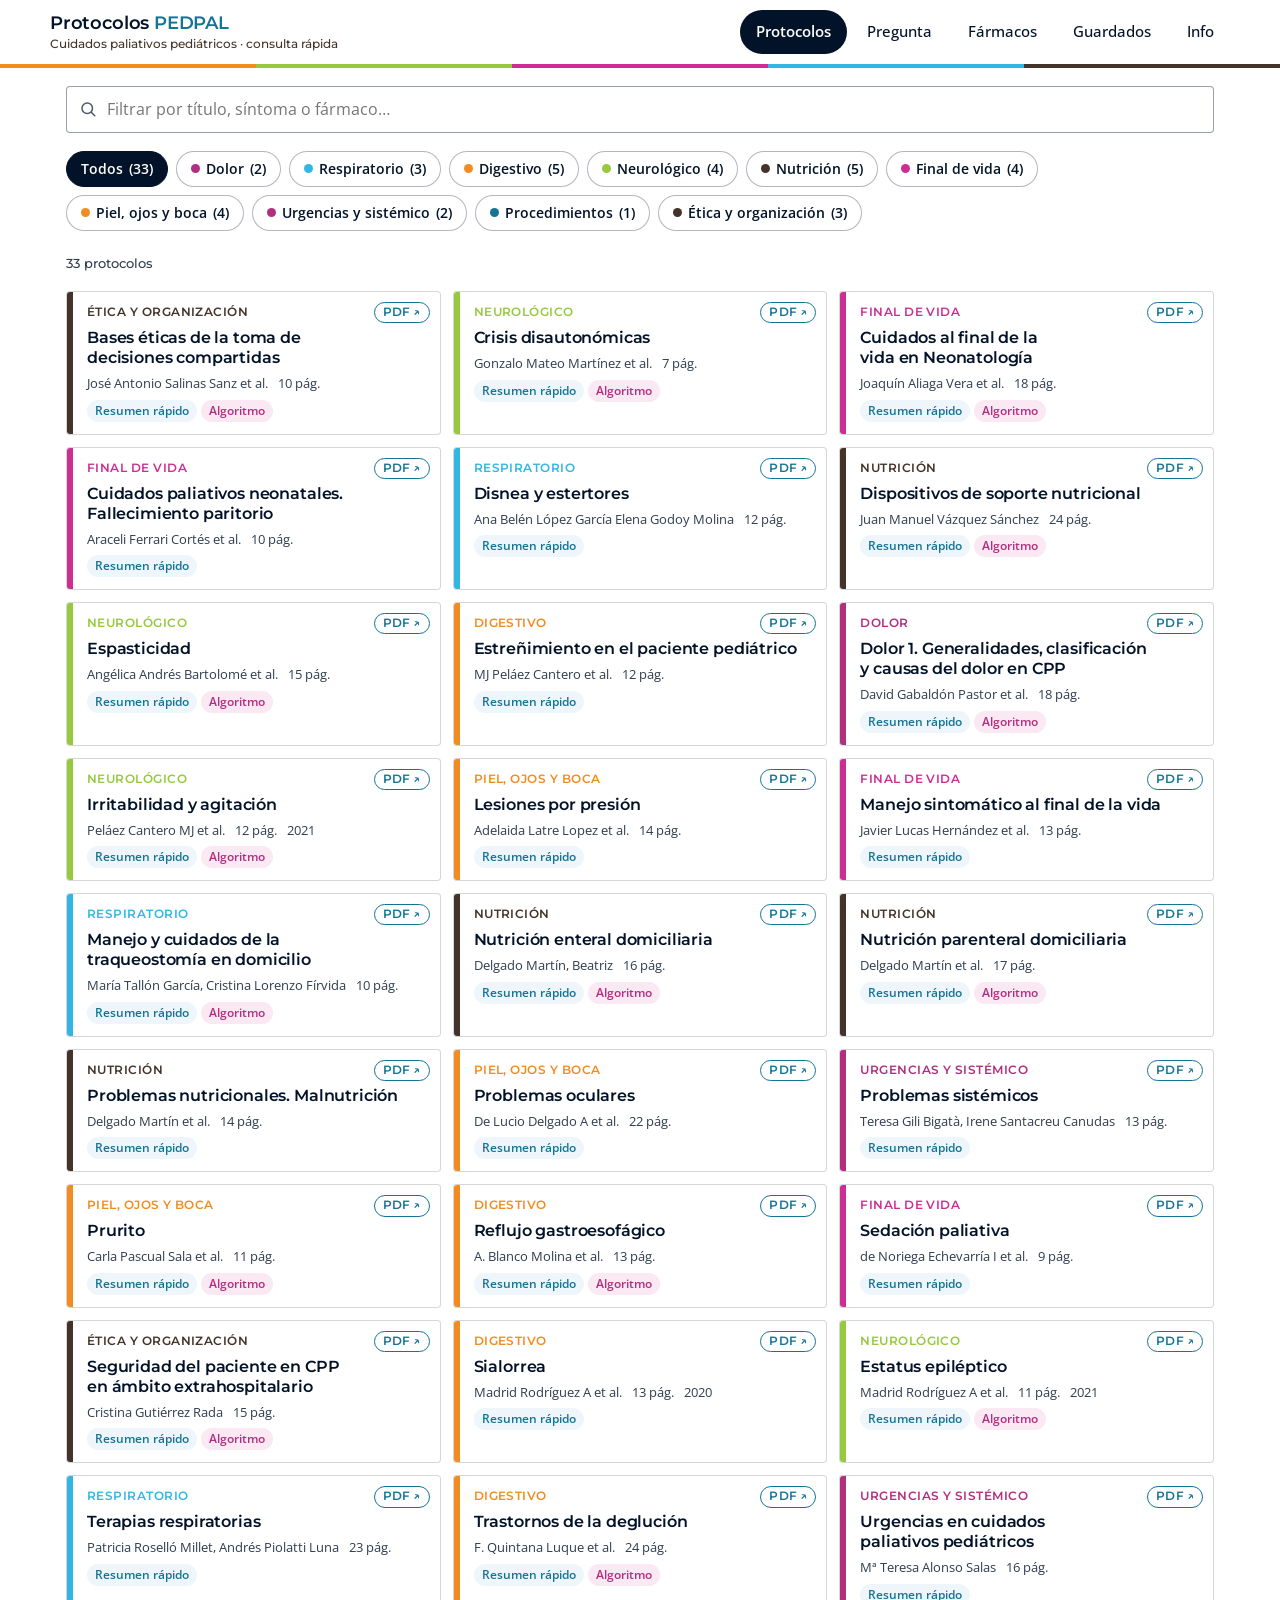
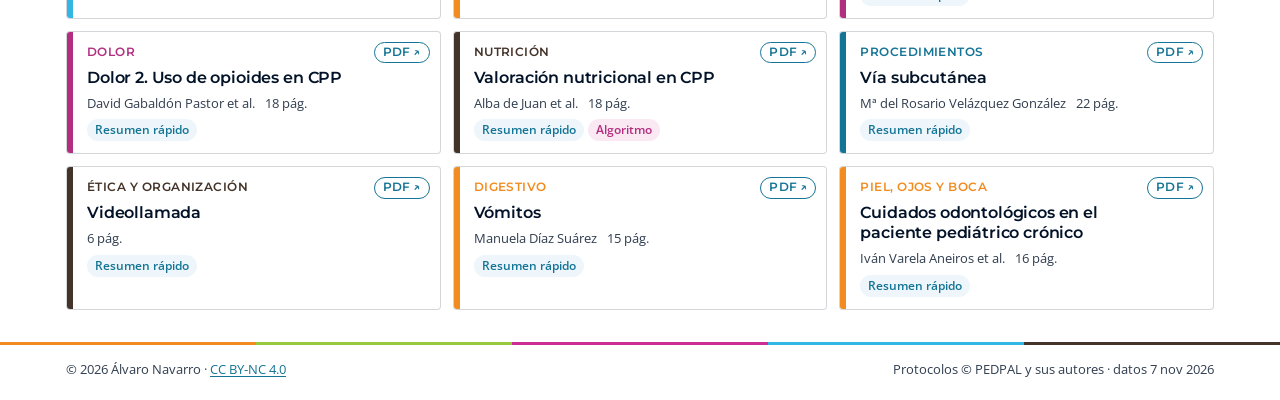
==== docs/index.html @ 99224718 "Rediseño completo: PWA PEDPAL con tarjetas, buscador local y pipeline auto-actualizable App nueva en" ====
<!doctype html>
<html lang="es">
<head>
<meta charset="utf-8">
<meta name="viewport" content="width=device-width, initial-scale=1, viewport-fit=cover">
<title>Protocolos PEDPAL</title>
<meta name="theme-color" content="#ffffff">
<meta name="color-scheme" content="light">
<meta name="description" content="Protocolos clínicos de la Sociedad Española de Cuidados Paliativos Pediátricos (PEDPAL) en formato tarjeta: buscador, fármacos y consulta sin conexión.">
<meta name="author" content="Álvaro Navarro Mingorance">
<meta name="referrer" content="no-referrer">
<meta name="apple-mobile-web-app-capable" content="yes">
<meta name="mobile-web-app-capable" content="yes">
<meta name="apple-mobile-web-app-status-bar-style" content="default">
<meta name="apple-mobile-web-app-title" content="Protocolos PEDPAL">
<meta name="application-name" content="Protocolos PEDPAL">
<link rel="manifest" href="./manifest.webmanifest">
<link rel="icon" href="./icon.svg" type="image/svg+xml">
<link rel="apple-touch-icon" href="./apple-touch-icon.png">
<link rel="preconnect" href="https://fonts.googleapis.com">
<link rel="preconnect" href="https://fonts.gstatic.com" crossorigin>
<link rel="stylesheet" href="./pedpal.css">
<link rel="stylesheet" href="./app.css">
</head>
<body>

<header class="top">
  <div class="wrap bar">
    <a class="brand" href="#protocolos" data-nav="protocolos" aria-label="Inicio Protocolos PEDPAL">
      <h1>Protocolos <span>PEDPAL</span></h1>
      <p>Cuidados paliativos pediátricos · consulta rápida</p>
    </a>
    <nav class="top-tabs" aria-label="Secciones">
      <ul role="tablist">
        <li><button role="tab" id="t-protocolos" aria-controls="protocolos" aria-selected="true">Protocolos</button></li>
        <li><button role="tab" id="t-pregunta" aria-controls="pregunta" aria-selected="false">Pregunta</button></li>
        <li><button role="tab" id="t-farmacos" aria-controls="farmacos" aria-selected="false">Fármacos</button></li>
        <li><button role="tab" id="t-guardados" aria-controls="guardados" aria-selected="false">Guardados</button></li>
        <li><button role="tab" id="t-info" aria-controls="info" aria-selected="false">Info</button></li>
      </ul>
    </nav>
  </div>
  <div class="franja" aria-hidden="true"><i></i><i></i><i></i><i></i><i></i></div>
</header>

<main class="wrap" id="main">

<!-- ================= PROTOCOLOS ================= -->
<section class="panel" id="protocolos" role="tabpanel" aria-labelledby="t-protocolos">
  <div class="searchbar">
    <label class="sr-only" for="q-protocolos">Filtrar protocolos</label>
    <input type="search" id="q-protocolos" placeholder="Filtrar por título, síntoma o fármaco…" autocomplete="off" enterkeyhint="search">
    <button type="button" class="clear" id="q-protocolos-clear" aria-label="Borrar filtro" hidden>&times;</button>
  </div>
  <div class="chips" id="area-chips" role="group" aria-label="Áreas clínicas"></div>
  <div id="novedades" hidden></div>
  <div class="count" id="protocolos-count" aria-live="polite"></div>
  <div class="cards" id="protocolos-grid"></div>
  <p class="empty" id="protocolos-empty" hidden>Ningún protocolo coincide. Prueba en <a href="#pregunta" data-nav="pregunta">Pregunta</a>, que busca dentro del texto completo.</p>
</section>

<!-- ================= PREGUNTA ================= -->
<section class="panel" id="pregunta" role="tabpanel" aria-labelledby="t-pregunta" hidden>
  <div class="lede">
    <h2>Pregunta a los protocolos</h2>
    <p>Busca dentro del texto completo de los protocolos PEDPAL. Todo ocurre en tu dispositivo: funciona sin conexión y no envía nada a ningún servidor.</p>
  </div>
  <form class="searchbar big" id="q-form" role="search">
    <label class="sr-only" for="q-pregunta">Pregunta</label>
    <input type="search" id="q-pregunta" placeholder="p. ej. dosis de glicopirrolato en sialorrea" autocomplete="off" enterkeyhint="search">
    <button type="submit" class="btn btn-primary" aria-label="Buscar">Buscar</button>
  </form>
  <div class="chips examples" id="q-examples" aria-label="Ejemplos">
    <button type="button" data-q="dosis de midazolam en estatus epiléptico">midazolam en estatus</button>
    <button type="button" data-q="rescate morfina dolor irruptivo">rescate de morfina</button>
    <button type="button" data-q="estertores final de vida hioscina">estertores</button>
    <button type="button" data-q="parche de escopolamina sialorrea">parche escopolamina</button>
    <button type="button" data-q="laxantes estreñimiento por opioides">estreñimiento por opioides</button>
    <button type="button" data-q="sedación paliativa fármacos de elección">sedación paliativa</button>
  </div>
  <div id="q-status" class="count" aria-live="polite"></div>
  <div id="q-ai" hidden></div>
  <div id="q-results" class="results"></div>
  <details class="box flat ai-settings" id="ai-settings">
    <summary>Respuesta redactada con IA (opcional, con tu propia clave)</summary>
    <p class="small">Si tienes una clave de API de Anthropic puedes pedir que Claude redacte una respuesta <strong>solo a partir de los pasajes recuperados</strong>, citándolos. La clave se guarda únicamente en este dispositivo y las peticiones van directas de tu navegador a Anthropic; PEDPAL no tiene coste ni acceso. Sin clave, la búsqueda funciona igual.</p>
    <div class="row">
      <div class="field"><label for="ai-key">Clave API (sk-ant-…)</label><input type="password" id="ai-key" autocomplete="off" placeholder="sk-ant-api03-…"></div>
      <div class="field"><label for="ai-model">Modelo</label>
        <select id="ai-model">
          <option value="claude-haiku-5-5">Haiku 5.5 (rápido, económico)</option>
          <option value="claude-sonnet-5-5">Sonnet 5.5</option>
          <option value="claude-opus-5-5">Opus 5.5</option>
        </select></div>
    </div>
    <div class="actions"><button type="button" class="btn btn-outline" id="ai-save">Guardar en este dispositivo</button><button type="button" class="btn btn-outline" id="ai-forget">Olvidar clave</button></div>
  </details>
</section>

<!-- ================= FÁRMACOS ================= -->
<section class="panel" id="farmacos" role="tabpanel" aria-labelledby="t-farmacos" hidden>
  <div class="lede">
    <h2>Fármacos en los protocolos</h2>
    <p>Índice automático: cada fármaco con los pasajes de los protocolos donde aparece (dosis resaltadas). No es un vademécum: verifica siempre en el PDF original.</p>
  </div>
  <div class="searchbar">
    <label class="sr-only" for="q-farmacos">Buscar fármaco</label>
    <input type="search" id="q-farmacos" placeholder="Buscar fármaco (morfina, hioscina, macrogol…)" autocomplete="off">
  </div>
  <div class="count" id="farmacos-count" aria-live="polite"></div>
  <ul class="druglist" id="farmacos-list"></ul>
</section>

<!-- ================= GUARDADOS ================= -->
<section class="panel" id="guardados" role="tabpanel" aria-labelledby="t-guardados" hidden>
  <div class="lede">
    <h2>Guardados y recientes</h2>
    <p>Tus protocolos marcados con <span class="ic-inline" aria-hidden="true">★</span> y los últimos consultados. Se guardan solo en este dispositivo.</p>
  </div>
  <h3 class="h-sub">Guardados</h3>
  <div class="cards" id="fav-grid"></div>
  <p class="empty" id="fav-empty">Aún no has guardado ningún protocolo. Abre uno y pulsa «Guardar».</p>
  <h3 class="h-sub">Recientes</h3>
  <div class="cards" id="recent-grid"></div>
  <p class="empty" id="recent-empty">Aquí aparecerán los últimos protocolos que consultes.</p>
</section>

<!-- ================= INFO ================= -->
<section class="panel" id="info" role="tabpanel" aria-labelledby="t-info" hidden>
  <div class="lede">
    <h2>Acerca de esta app</h2>
    <p>Protocolos clínicos publicados por la <a href="https://pedpal.es/protocolos/" target="_blank" rel="noopener">Sociedad Española de Cuidados Paliativos Pediátricos (PEDPAL)</a>, convertidos automáticamente a tarjetas para consulta rápida en el móvil.</p>
  </div>
  <div class="box">
    <h3>Datos</h3>
    <dl class="kv" id="info-datos"></dl>
    <div class="actions">
      <button type="button" class="btn btn-outline" id="btn-check-update">Comprobar actualizaciones</button>
      <a class="btn btn-outline" href="https://pedpal.es/protocolos/" target="_blank" rel="noopener">Ver en pedpal.es</a>
    </div>
    <p class="small">La app se sincroniza cada semana con pedpal.es: los protocolos nuevos o modificados aparecen automáticamente con la etiqueta «Nuevo» o «Actualizado».</p>
  </div>
  <div class="box">
    <h3>Instalar en el móvil</h3>
    <ul class="plain">
      <li><strong>Android (Chrome):</strong> menú ⋮ → «Instalar app» o «Añadir a la pantalla de inicio».</li>
      <li><strong>iPhone / iPad (Safari):</strong> botón Compartir → «Añadir a pantalla de inicio».</li>
    </ul>
    <p class="small">Tras la primera carga, los protocolos quedan guardados y se pueden consultar sin conexión.</p>
  </div>
  <div class="box">
    <h3>Cómo se genera el contenido</h3>
    <ul class="plain">
      <li><strong>Texto, tablas y figuras:</strong> extraídos automáticamente de los PDF oficiales. La estructura puede tener imperfecciones; el PDF original siempre prevalece.</li>
      <li><strong>Resumen rápido y fármacos clave:</strong> borrador extractivo generado con IA a partir del texto del propio protocolo, con página de referencia. Pendiente de revisión por PEDPAL: úsalo como índice, no como fuente.</li>
      <li><strong>Algoritmos resumidos:</strong> elaboración propia (A. Navarro, 2025) a partir de los protocolos.</li>
      <li><strong>Búsqueda:</strong> índice local (BM25 con sinónimos clínicos). No usa servidores externos.</li>
    </ul>
  </div>
  <div class="box flat">
    <h3>Aviso</h3>
    <p class="small">Herramienta de apoyo para profesionales. No sustituye el juicio clínico ni la prescripción individualizada. Las dosis deben comprobarse en el protocolo original y en la ficha técnica. Los protocolos son propiedad intelectual de PEDPAL y de sus autores.</p>
  </div>
  <div class="box">
    <h3>Créditos y licencia</h3>
    <p class="small">Desarrollo: Álvaro Navarro Mingorance. Código y textos propios de la app bajo <a href="https://creativecommons.org/licenses/by-nc/4.0/deed.es" target="_blank" rel="noopener">CC BY-NC 4.0</a>. Código fuente y pipeline de actualización en <a id="repo-link" href="https://github.com/anavarromingo-cmyk" target="_blank" rel="noopener">GitHub</a>.</p>
    <div class="actions"><button type="button" class="btn btn-outline" id="btn-reset">Borrar datos locales (guardados, recientes, clave)</button></div>
  </div>
</section>

</main>

<div class="franja fina" aria-hidden="true"><i></i><i></i><i></i><i></i><i></i></div>
<footer class="foot">
  <div class="wrap">
    <span>© 2026 Álvaro Navarro · <a href="https://creativecommons.org/licenses/by-nc/4.0/deed.es" target="_blank" rel="noopener">CC BY-NC 4.0</a></span>
    <span>Protocolos © PEDPAL y sus autores · <span id="foot-version"></span></span>
  </div>
</footer>

<div class="bottom-pad" aria-hidden="true"></div>

<!-- Nav inferior fija (móvil/tablet) — iconos Lucide inline -->
<nav class="bottom-nav" aria-label="Secciones">
  <ul role="tablist">
    <li><button role="tab" data-nav="protocolos" aria-controls="protocolos" aria-selected="true">
      <span class="pill-ic"><svg viewBox="0 0 24 24" fill="none" stroke="currentColor" stroke-width="2" stroke-linecap="round" stroke-linejoin="round" aria-hidden="true"><path d="M2 3 h6 a4 4 0 0 1 4 4 v14 a3 3 0 0 0 -3 -3 H2Z"/><path d="M22 3 h-6 a4 4 0 0 0 -4 4 v14 a3 3 0 0 1 3 -3 h7Z"/></svg></span>
      Protocolos
    </button></li>
    <li><button role="tab" data-nav="pregunta" aria-controls="pregunta" aria-selected="false">
      <span class="pill-ic"><svg viewBox="0 0 24 24" fill="none" stroke="currentColor" stroke-width="2" stroke-linecap="round" stroke-linejoin="round" aria-hidden="true"><circle cx="11" cy="11" r="7"/><line x1="21" y1="21" x2="16.65" y2="16.65"/></svg></span>
      Pregunta
    </button></li>
    <li><button role="tab" data-nav="farmacos" aria-controls="farmacos" aria-selected="false">
      <span class="pill-ic"><svg viewBox="0 0 24 24" fill="none" stroke="currentColor" stroke-width="2" stroke-linecap="round" stroke-linejoin="round" aria-hidden="true"><path d="M10.5 20.5 L20.5 10.5 a4.95 4.95 0 0 0 -7 -7 L3.5 13.5 a4.95 4.95 0 0 0 7 7Z"/><line x1="8.12" y1="8.12" x2="15.88" y2="15.88"/></svg></span>
      Fármacos
    </button></li>
    <li><button role="tab" data-nav="guardados" aria-controls="guardados" aria-selected="false">
      <span class="pill-ic"><svg viewBox="0 0 24 24" fill="none" stroke="currentColor" stroke-width="2" stroke-linecap="round" stroke-linejoin="round" aria-hidden="true"><path d="M19 21 l-7 -5 l-7 5 V5 a2 2 0 0 1 2 -2 h10 a2 2 0 0 1 2 2 Z"/></svg></span>
      Guardados
    </button></li>
    <li><button role="tab" data-nav="info" aria-controls="info" aria-selected="false">
      <span class="pill-ic"><svg viewBox="0 0 24 24" fill="none" stroke="currentColor" stroke-width="2" stroke-linecap="round" stroke-linejoin="round" aria-hidden="true"><circle cx="12" cy="12" r="10"/><line x1="12" y1="16" x2="12" y2="12"/><line x1="12" y1="8" x2="12.01" y2="8"/></svg></span>
      Info
    </button></li>
  </ul>
</nav>

<!-- ================= LECTOR DE PROTOCOLO (overlay) ================= -->
<div class="reader" id="reader" hidden role="dialog" aria-modal="true" aria-labelledby="reader-title">
  <div class="reader-top">
    <div class="wrap bar">
      <button type="button" class="iconbtn" id="reader-back" aria-label="Volver">
        <svg viewBox="0 0 24 24" fill="none" stroke="currentColor" stroke-width="2" stroke-linecap="round" stroke-linejoin="round" aria-hidden="true"><path d="M15 18 l-6 -6 l6 -6"/></svg>
      </button>
      <div class="reader-head">
        <h2 id="reader-title">…</h2>
        <p id="reader-sub"></p>
      </div>
      <button type="button" class="iconbtn" id="reader-fav" aria-label="Guardar" aria-pressed="false">
        <svg viewBox="0 0 24 24" fill="none" stroke="currentColor" stroke-width="2" stroke-linecap="round" stroke-linejoin="round" aria-hidden="true"><path d="M19 21 l-7 -5 l-7 5 V5 a2 2 0 0 1 2 -2 h10 a2 2 0 0 1 2 2 Z"/></svg>
      </button>
      <a class="iconbtn" id="reader-pdf" href="#" target="_blank" rel="noopener" aria-label="Abrir PDF original">
        <svg viewBox="0 0 24 24" fill="none" stroke="currentColor" stroke-width="2" stroke-linecap="round" stroke-linejoin="round" aria-hidden="true"><path d="M14 2 H6 a2 2 0 0 0 -2 2 v16 a2 2 0 0 0 2 2 h12 a2 2 0 0 0 2 -2 V8 Z"/><polyline points="14 2 14 8 20 8"/><line x1="8" y1="13" x2="16" y2="13"/><line x1="8" y1="17" x2="14" y2="17"/></svg>
      </a>
    </div>
    <div class="franja" aria-hidden="true"><i></i><i></i><i></i><i></i><i></i></div>
    <div class="wrap reader-tools">
      <div class="seg mode" role="group" aria-label="Modo de lectura">
        <button type="button" data-mode="deck" aria-pressed="true">Tarjetas</button>
        <button type="button" data-mode="read" aria-pressed="false">Lectura</button>
      </div>
      <div class="chips toc" id="reader-toc" aria-label="Secciones del protocolo"></div>
    </div>
  </div>
  <div class="wrap reader-body" id="reader-body"></div>
  <div class="deck-nav" id="deck-nav" hidden>
    <button type="button" class="btn btn-outline" id="deck-prev" aria-label="Tarjeta anterior">‹</button>
    <span id="deck-pos">1 / 1</span>
    <button type="button" class="btn btn-outline" id="deck-next" aria-label="Tarjeta siguiente">›</button>
  </div>
</div>

<!-- Visor de figuras -->
<dialog id="lightbox" class="lightbox"><button type="button" class="iconbtn close" id="lightbox-close" aria-label="Cerrar">&times;</button><img id="lightbox-img" alt=""><a id="lightbox-open" href="#" target="_blank" rel="noopener">Abrir a tamaño completo</a></dialog>

<div class="toast" id="toast" role="status" aria-live="polite" hidden></div>

<script src="./search.js" defer></script>
<script src="./app.js" defer></script>
</body>
</html>
---- docs/pedpal.css ----
/* ====== Identidad PEDPAL — stylesheet completa ======
 * Montar como ÚNICA hoja de estilo en apps nuevas, o cargar DESPUÉS
 * de la hoja existente para hacer overrides en apps en reskin.
 * Paleta validada (sistema de diseño PEDPAL) + Montserrat + Open Sans.
 * Modo solo claro (no dark mode). No tocar la paleta.
 * -------------------------------------------------------------------- */

@import url("https://fonts.googleapis.com/css2?family=Montserrat:wght@500;600&family=Open+Sans:ital,wght@0,400;0,600;0,700;1,400&display=swap");

:root {
  /* Tokens PEDPAL */
  --pp-orange: #f28c20;
  --pp-green: #96c93e;
  --pp-fuchsia: #cd2e94;
  --pp-blue: #32b7e4;
  --pp-brown: #443329;
  --pp-fuchsia-deep: #b22f7f;
  --pp-blue-700: #147495;
  --pp-ink: #021228;
  --pp-ink-muted: #021228d1;
  --pp-surface: #ffffff;
  --pp-surface-alt: #f1f1f1;
  --pp-line: #0212282b;
  --pp-mark: #fde8d0;

  --pp-ok: #4b7a1c;         --pp-ok-soft: #eef6e2;
  --pp-warn: #9a5200;       --pp-warn-soft: #fdf0e1;
  --pp-crit: #b22f7f;       --pp-crit-soft: #fae8f3;

  --f-display: "Montserrat", "Helvetica Neue", Arial, sans-serif;
  --f-body:    "Open Sans",  "Segoe UI",       Arial, sans-serif;
  --f-mono:    "Open Sans",  "Segoe UI",       Arial, sans-serif;

  --r:      4px;
  --r-pill: 100px;
  --stripe: 4px;

  color-scheme: light;
}

/* Forzar claro incluso con preferencia oscura del sistema */
@media (prefers-color-scheme: dark) {
  :root { color-scheme: light; }
}

* { box-sizing: border-box; }
[hidden] { display: none !important; }
html { -webkit-text-size-adjust: 100%; text-size-adjust: 100%; }
body {
  background: var(--pp-surface); color: var(--pp-ink);
  font-family: var(--f-body); font-size: 16px; line-height: 1.55;
  margin: 0; -webkit-font-smoothing: antialiased;
}
.wrap { max-width: 1180px; margin: 0 auto; padding-inline: 16px; }
h1, h2, h3 {
  font-family: var(--f-display); font-weight: 600; margin: 0;
  line-height: 1.2; color: var(--pp-ink); text-wrap: balance;
  letter-spacing: -0.01em;
}
h1 { font-size: 1.65rem; }
h2 { font-size: 1.4rem; }
h3 { font-size: 1.08rem; font-weight: 500; }
p { margin: 0; }
a { color: var(--pp-blue-700); text-underline-offset: 2px; }
input, select, textarea, button { font: inherit; font-size: max(1rem, 16px); }
:focus-visible { outline: 2px solid var(--pp-ink); outline-offset: 2px; }

/* ---------- Franja multicolor PEDPAL ---------- */
.franja { display: flex; height: var(--stripe); width: 100%; }
.franja.fina { height: 3px; }
.franja i { flex: 1; display: block; }
.franja i:nth-child(1) { background: var(--pp-orange); }
.franja i:nth-child(2) { background: var(--pp-green); }
.franja i:nth-child(3) { background: var(--pp-fuchsia); }
.franja i:nth-child(4) { background: var(--pp-blue); }
.franja i:nth-child(5) { background: var(--pp-brown); }

/* ---------- Cabecera sticky ---------- */
header.top {
  position: sticky; top: 0; z-index: 30;
  background: var(--pp-surface);
  padding-top: env(safe-area-inset-top);
}
header.top .bar {
  display: flex; align-items: center; justify-content: space-between;
  gap: 16px; padding: 10px 0;
}
.brand { text-decoration: none; color: inherit; }
.brand h1 { font-size: 1.15rem; line-height: 1.2; margin: 0; }
.brand h1 span { color: var(--pp-blue-700); }
.brand p {
  font-family: var(--f-display); font-weight: 500;
  font-size: 0.78rem; line-height: 1.2; color: var(--pp-brown);
  margin-top: 2px;
}
.disclaimer {
  padding: 10px 0 12px;
  font-size: 0.84rem; color: var(--pp-ink-muted);
  max-width: 80ch;
}

/* ---------- Nav superior (desktop ≥1024) ---------- */
nav.top-tabs { display: none; }
@media (min-width: 1024px) {
  nav.top-tabs { display: block; }
  nav.top-tabs ul { list-style: none; display: flex; gap: 4px; margin: 0; padding: 0; }
  nav.top-tabs button {
    display: inline-flex; align-items: center; gap: 8px;
    min-height: 44px; padding: 0 16px;
    background: none; border: 0; border-radius: var(--r-pill);
    color: var(--pp-ink); cursor: pointer;
    font-family: var(--f-body); font-weight: 500; font-size: 0.95rem;
  }
  nav.top-tabs button:hover { background: var(--pp-surface-alt); }
  nav.top-tabs button[aria-selected="true"],
  nav.top-tabs button[aria-current="page"] {
    background: var(--pp-ink); color: #fff; font-weight: 600;
  }
  nav.top-tabs button[disabled] { opacity: 0.5; cursor: not-allowed; }
}

/* ---------- Nav inferior fija (móvil/tablet <1024) ---------- */
nav.bottom-nav {
  position: fixed; left: 0; right: 0; bottom: 0; z-index: 40;
  background: var(--pp-surface);
  border-top: 1px solid var(--pp-line);
  padding-bottom: max(0.5rem, env(safe-area-inset-bottom));
}
nav.bottom-nav ul {
  list-style: none; margin: 0 auto; padding: 0;
  max-width: 720px;
  display: grid; grid-template-columns: repeat(5, minmax(0, 1fr));
}
nav.bottom-nav button {
  width: 100%; min-height: 56px;
  display: flex; flex-direction: column; align-items: center; justify-content: center;
  gap: 2px;
  background: none; border: 0; cursor: pointer;
  color: var(--pp-ink-muted);
  font-size: 0.7rem; line-height: 1.1;
  padding: 4px 2px; text-align: center;
}
nav.bottom-nav button .pill-ic {
  display: flex; align-items: center; justify-content: center;
  width: 48px; height: 28px; border-radius: var(--r-pill); color: inherit;
}
nav.bottom-nav button svg { width: 20px; height: 20px; }
nav.bottom-nav button[aria-selected="true"],
nav.bottom-nav button[aria-current="page"] {
  color: var(--pp-ink); font-weight: 600;
}
nav.bottom-nav button[aria-selected="true"] .pill-ic,
nav.bottom-nav button[aria-current="page"] .pill-ic {
  background: var(--pp-ink); color: #fff;
}
nav.bottom-nav button[disabled] { opacity: 0.4; cursor: not-allowed; }
nav.bottom-nav button:focus-visible {
  outline: 2px solid var(--pp-ink); outline-offset: -2px; border-radius: 4px;
}
@media (min-width: 1024px) { nav.bottom-nav { display: none; } }

/* Espacio para que la nav inferior no tape contenido */
.bottom-pad { height: calc(72px + env(safe-area-inset-bottom)); }
@media (min-width: 1024px) { .bottom-pad { display: none; } }

/* ---------- Layout contenido ---------- */
main { padding-block: 18px 32px; }
section.panel { display: grid; gap: 18px; }
.lede { display: grid; gap: 6px; max-width: 80ch; }
.lede p { color: var(--pp-ink-muted); }
.grid2 {
  display: grid; grid-template-columns: minmax(0, 5fr) minmax(0, 7fr);
  gap: 18px; align-items: start;
}
.grid2.even { grid-template-columns: repeat(2, minmax(0, 1fr)); }
@media (max-width: 860px) { .grid2, .grid2.even { grid-template-columns: minmax(0, 1fr); } }
.stack { display: grid; gap: 12px; min-width: 0; }

/* Cards PEDPAL */
.box {
  background: var(--pp-surface); border: 1px solid var(--pp-line);
  border-radius: var(--r); padding: 18px; display: grid; gap: 14px; min-width: 0;
}
.box.flat { background: var(--pp-surface-alt); border-color: transparent; }

/* Formularios */
.field { display: grid; gap: 5px; }
.field label, .lbl {
  font-family: var(--f-display); font-size: 0.82rem; font-weight: 600;
  letter-spacing: 0.02em; color: var(--pp-ink);
}
.row {
  display: grid; grid-template-columns: repeat(auto-fit, minmax(140px, 1fr));
  gap: 12px;
}
input[type=number], input[type=search], input[type=text], select, textarea {
  color: var(--pp-ink); background: var(--pp-surface);
  border: 1px solid rgba(2, 18, 40, 0.4);
  border-radius: var(--r); padding: 10px 12px;
  width: 100%; min-width: 0; min-height: 44px;
}
input:focus, select:focus, textarea:focus { border-color: var(--pp-ink); }
textarea { min-height: 86px; resize: vertical; }
.unit { position: relative; }
.unit input { padding-right: 64px; }
.unit span {
  position: absolute; right: 12px; top: 50%; transform: translateY(-50%);
  font-size: 0.82rem; color: var(--pp-ink-muted); pointer-events: none;
  font-family: var(--f-mono);
}

/* Segmentados (pill) */
.seg { display: flex; flex-wrap: wrap; gap: 8px; }
.seg button {
  display: inline-flex; align-items: center; gap: 6px;
  min-height: 44px; padding: 8px 16px;
  background: var(--pp-surface); color: var(--pp-ink);
  border: 2px solid rgba(2, 18, 40, 0.4); border-radius: var(--r-pill);
  cursor: pointer; line-height: 1.1;
}
.seg button:hover { border-color: var(--pp-ink); }
.seg button[aria-pressed="true"] {
  background: var(--pp-ink); color: #fff; border-color: var(--pp-ink); font-weight: 600;
}

/* Botones generales */
.btn {
  display: inline-flex; align-items: center; justify-content: center; gap: 8px;
  min-height: 44px; padding: 8px 20px; border-radius: var(--r-pill);
  border: 2px solid transparent; cursor: pointer; text-decoration: none;
  font-family: var(--f-display); font-weight: 600;
}
.btn-primary { background: var(--pp-ink); color: #fff; border-color: var(--pp-ink); }
.btn-primary:hover { background: var(--pp-brown); border-color: var(--pp-brown); }
.btn-outline, .btn-secondary {
  background: var(--pp-surface); color: var(--pp-ink);
  border: 2px solid rgba(2, 18, 40, 0.4);
}
.btn-outline:hover, .btn-secondary:hover {
  background: var(--pp-surface-alt); border-color: var(--pp-ink);
}

/* Callouts */
.callout {
  border-radius: var(--r); padding: 10px 12px; font-size: 0.92rem;
  border-left: 4px solid var(--pp-line); background: var(--pp-surface-alt);
}
.callout.ok   { border-color: var(--pp-green);        background: var(--pp-ok-soft); }
.callout.warn { border-color: var(--pp-orange);       background: var(--pp-warn-soft); }
.callout.crit { border-color: var(--pp-fuchsia-deep); background: var(--pp-crit-soft); }

/* Pills de estado */
.pill {
  display: inline-flex; align-items: center; gap: 6px;
  font-size: 0.78rem; font-weight: 700; padding: 3px 9px;
  border-radius: 999px; white-space: nowrap;
}
.pill.ok   { background: var(--pp-ok-soft);   color: var(--pp-ok); }
.pill.warn { background: var(--pp-warn-soft); color: var(--pp-warn); }
.pill.crit { background: var(--pp-crit-soft); color: var(--pp-crit); }
.pill::before { content: ""; width: 7px; height: 7px; border-radius: 50%; background: currentColor; }

/* Tablas */
.tbl { overflow-x: auto; }
table { border-collapse: collapse; width: 100%; font-size: 0.92rem; }
th, td { text-align: left; padding: 8px 10px; border-bottom: 1px solid var(--pp-line); vertical-align: top; }
th { font-size: 0.78rem; text-transform: uppercase; letter-spacing: 0.04em; color: var(--pp-ink-muted); font-weight: 700; }
td.num { text-align: right; font-family: var(--f-mono); font-variant-numeric: tabular-nums; }

/* Resultados */
.result { border: 1px solid var(--pp-line); border-radius: var(--r); background: var(--pp-surface); overflow: hidden; }
.result header { padding: 12px 16px; background: var(--pp-surface-alt); border-bottom: 1px solid var(--pp-line); display: flex; flex-wrap: wrap; justify-content: space-between; gap: 6px 12px; align-items: baseline; }
.result header .tag { font-size: 0.78rem; color: var(--pp-ink-muted); }
.result .body { padding: 14px 16px; display: grid; gap: 12px; }

/* Mono para números grandes */
.big { display: flex; flex-wrap: wrap; gap: 10px 26px; }
.big div { display: grid; gap: 2px; }
.big b { font-family: var(--f-mono); font-size: 1.6rem; font-weight: 600; font-variant-numeric: tabular-nums; line-height: 1.1; }
.big b small { font-size: 0.9rem; color: var(--pp-ink-muted); font-weight: 400; margin-left: 3px; }
.big span { font-size: 0.8rem; color: var(--pp-ink-muted); }

dl.kv { display: grid; grid-template-columns: minmax(0, 1fr) auto; gap: 6px 16px; margin: 0; font-size: 0.95rem; }
dl.kv dt { color: var(--pp-ink-muted); }
dl.kv dd { margin: 0; font-family: var(--f-mono); text-align: right; font-variant-numeric: tabular-nums; overflow-wrap: anywhere; }

/* Footer */
footer.foot { padding-block: 14px 20px; font-size: 0.84rem; color: var(--pp-ink-muted); }
footer.foot .wrap { display: flex; flex-wrap: wrap; justify-content: space-between; gap: 8px; }

/* Móvil */
@media (max-width: 640px) {
  body { font-size: 15.5px; }
  header.top .bar { padding: 8px 0; }
  .brand h1 { font-size: 1.05rem; }
  .brand p { font-size: 0.75rem; }
  .disclaimer { font-size: 0.8rem; padding: 8px 0 10px; }
  main { padding-block: 14px 24px; }
  h2 { font-size: 1.2rem; }
  .box { padding: 14px; gap: 12px; }
  .row { grid-template-columns: repeat(2, minmax(0, 1fr)); gap: 10px; }
  .big b { font-size: 1.35rem; }
  dl.kv { grid-template-columns: minmax(0, 1fr) minmax(0, auto); font-size: 0.88rem; gap: 6px 10px; }
  table { font-size: 0.86rem; }
  th, td { padding: 7px 8px; }
}
@media (max-width: 360px) { .row { grid-template-columns: minmax(0, 1fr); } }
---- docs/app.css ----
/* ====== Protocolos PEDPAL — estilos propios de la app (sobre pedpal.css) ====== */
.sr-only { position: absolute; width: 1px; height: 1px; overflow: hidden; clip: rect(0 0 0 0); white-space: nowrap; }
.small { font-size: 0.86rem; color: var(--pp-ink-muted); }
.plain { margin: 0; padding-left: 18px; display: grid; gap: 6px; }
.actions { display: flex; flex-wrap: wrap; gap: 8px; }
.h-sub { margin-top: 6px; }
.count { font-size: 0.82rem; color: var(--pp-ink-muted); font-family: var(--f-display); font-weight: 500; min-height: 1.2em; }
.empty { color: var(--pp-ink-muted); padding: 12px 0; }
mark { background: var(--pp-mark); color: inherit; padding: 0 2px; border-radius: 2px; }
mark.dose { background: #e3f4fb; font-weight: 600; }

/* Colores de área (tokens → --ac) */
.area-orange       { --ac: var(--pp-orange); }
.area-green        { --ac: var(--pp-green); }
.area-fuchsia      { --ac: var(--pp-fuchsia); }
.area-blue         { --ac: var(--pp-blue); }
.area-brown        { --ac: var(--pp-brown); }
.area-fuchsia-deep { --ac: var(--pp-fuchsia-deep); }
.area-blue-700     { --ac: var(--pp-blue-700); }
.area-ink          { --ac: var(--pp-ink); }

/* ---------- Barra de búsqueda ---------- */
.searchbar { position: relative; display: flex; gap: 8px; align-items: stretch; }
.searchbar input[type=search] { flex: 1; padding-left: 40px; -webkit-appearance: none; appearance: none; }
.searchbar::before {
  content: ""; position: absolute; left: 13px; top: 50%; width: 18px; height: 18px; transform: translateY(-50%);
  background: no-repeat center / 18px url("data:image/svg+xml;utf8,<svg xmlns='http://www.w3.org/2000/svg' viewBox='0 0 24 24' fill='none' stroke='%23021228' stroke-width='2' stroke-linecap='round' stroke-linejoin='round'><circle cx='11' cy='11' r='7'/><line x1='21' y1='21' x2='16.65' y2='16.65'/></svg>");
  opacity: 0.7; pointer-events: none;
}
.searchbar .clear { position: absolute; right: 8px; top: 50%; transform: translateY(-50%); border: 0; background: none; font-size: 1.4rem; line-height: 1; color: var(--pp-ink-muted); cursor: pointer; padding: 6px 10px; }
.searchbar.big input { font-size: 1.05rem; }
.searchbar.big .btn { flex: 0 0 auto; }
@media (max-width: 420px) { .searchbar.big .btn { padding-inline: 14px; } }
input[type=search]::-webkit-search-cancel-button { -webkit-appearance: none; }

/* ---------- Chips ---------- */
.chips { display: flex; gap: 8px; overflow-x: auto; padding-bottom: 4px; scrollbar-width: none; -webkit-overflow-scrolling: touch; }
.chips::-webkit-scrollbar { display: none; }
.chips button {
  flex: 0 0 auto; display: inline-flex; align-items: center; gap: 6px;
  min-height: 36px; padding: 6px 14px; border-radius: var(--r-pill);
  background: var(--pp-surface); color: var(--pp-ink); border: 1.5px solid rgba(2,18,40,0.3);
  font-size: 0.86rem; font-weight: 600; cursor: pointer; white-space: nowrap;
}
.chips button[aria-pressed="true"] { background: var(--pp-ink); color: #fff; border-color: var(--pp-ink); }
.chips button .dot { width: 9px; height: 9px; border-radius: 50%; background: var(--ac, var(--pp-ink)); }
.chips button[aria-pressed="true"] .dot { outline: 2px solid #fff; }
.chips.examples button { font-weight: 500; }
@media (min-width: 1024px) { .chips { flex-wrap: wrap; overflow: visible; } }

/* ---------- Tarjetas de protocolo (catálogo) ---------- */
.cards { display: grid; gap: 12px; grid-template-columns: repeat(auto-fill, minmax(290px, 1fr)); }
.pcard {
  position: relative; display: grid; grid-template-columns: 6px 1fr; border: 1px solid var(--pp-line); border-radius: var(--r);
  background: var(--pp-surface); text-align: left; overflow: hidden; padding: 0; color: inherit; font: inherit;
  min-height: 116px;
}
.pcard:hover, .pcard:focus-within { border-color: var(--pp-ink); }
.pcard > i { background: var(--ac, var(--pp-ink)); display: block; }
.pcard .in { width: 100%; padding: 12px 14px 12px; display: grid; gap: 6px; align-content: start; min-width: 0; border: 0; background: none; font: inherit; color: inherit; text-align: left; cursor: pointer; }
.pcard .in:focus-visible { outline: 2px solid var(--pp-ink); outline-offset: -3px; }
.pcard > a.pdf { position: absolute; top: 10px; right: 10px; }
.pcard .area { font-family: var(--f-display); font-size: 0.72rem; font-weight: 600; letter-spacing: 0.04em; text-transform: uppercase; color: var(--ac, var(--pp-ink)); display: flex; align-items: center; gap: 8px; flex-wrap: wrap; padding-right: 64px; }
.pcard h3 { font-size: 1rem; font-weight: 600; line-height: 1.25; }
.pcard .meta { font-size: 0.8rem; color: var(--pp-ink-muted); display: flex; flex-wrap: wrap; gap: 4px 10px; }
.pcard .tags { display: flex; flex-wrap: wrap; gap: 4px; }
.tag { font-size: 0.72rem; padding: 2px 8px; border-radius: 999px; background: var(--pp-surface-alt); color: var(--pp-ink-muted); font-weight: 600; }
.tag.new { background: var(--pp-ok-soft); color: var(--pp-ok); }
.tag.upd { background: var(--pp-warn-soft); color: var(--pp-warn); }
.tag.ai  { background: #eef6fb; color: var(--pp-blue-700); }
.tag.alg { background: var(--pp-crit-soft); color: var(--pp-crit); }
.tag.fav { background: #fff3df; color: #9a5200; }

#novedades { border: 1px solid var(--pp-line); border-left: 4px solid var(--pp-green); border-radius: var(--r); padding: 10px 12px; display: grid; gap: 6px; }
#novedades h3 { font-size: 0.9rem; }
#novedades ul { margin: 0; padding-left: 18px; font-size: 0.9rem; display: grid; gap: 3px; }
#novedades a { cursor: pointer; }

/* ---------- Resultados de búsqueda ---------- */
.results { display: grid; gap: 12px; }
.hit { border: 1px solid var(--pp-line); border-radius: var(--r); background: var(--pp-surface); overflow: hidden; }
.hit header { display: flex; align-items: center; gap: 10px; padding: 10px 14px; background: var(--pp-surface-alt); border-bottom: 1px solid var(--pp-line); cursor: pointer; }
.hit header .dot { width: 10px; height: 10px; border-radius: 50%; background: var(--ac, var(--pp-ink)); flex: 0 0 auto; }
.hit header h3 { font-size: 0.98rem; flex: 1; }
.hit header .n { font-size: 0.78rem; color: var(--pp-ink-muted); white-space: nowrap; }
.hit .pass { padding: 10px 14px; display: grid; gap: 6px; border-bottom: 1px solid var(--pp-line); }
.hit .pass:last-child { border-bottom: 0; }
.hit .pass .where { font-size: 0.78rem; color: var(--pp-ink-muted); font-family: var(--f-display); font-weight: 600; display: flex; justify-content: space-between; gap: 8px; flex-wrap: wrap; }
.hit .pass .where a { cursor: pointer; }
.hit .pass p { font-size: 0.94rem; }
.hit .pass .goto { font-size: 0.82rem; }
.best { border-left: 4px solid var(--pp-green); }
.ai-settings summary { cursor: pointer; font-family: var(--f-display); font-weight: 600; font-size: 0.92rem; }
.ai-answer { border: 1px solid var(--pp-line); border-left: 4px solid var(--pp-blue); border-radius: var(--r); padding: 12px 14px; display: grid; gap: 8px; background: #fbfdff; }
.ai-answer h3 { font-size: 0.95rem; display: flex; align-items: center; gap: 8px; flex-wrap: wrap; }
.ai-answer .body { font-size: 0.95rem; white-space: pre-wrap; }
.ai-answer .cites { font-size: 0.82rem; color: var(--pp-ink-muted); display: grid; gap: 3px; }
.ai-answer .cites a { cursor: pointer; }
.spin::after { content: ""; display: inline-block; width: 14px; height: 14px; border: 2px solid var(--pp-line); border-top-color: var(--pp-ink); border-radius: 50%; animation: spin 0.8s linear infinite; vertical-align: -2px; margin-left: 6px; }
@keyframes spin { to { transform: rotate(360deg); } }

/* ---------- Fármacos ---------- */
.druglist { list-style: none; margin: 0; padding: 0; display: grid; gap: 0; border: 1px solid var(--pp-line); border-radius: var(--r); overflow: hidden; }
.druglist li { border-bottom: 1px solid var(--pp-line); }
.druglist li:last-child { border-bottom: 0; }
.druglist .drug { width: 100%; display: flex; align-items: center; justify-content: space-between; gap: 10px; padding: 12px 14px; background: var(--pp-surface); border: 0; text-align: left; cursor: pointer; font: inherit; color: inherit; min-height: 48px; }
.druglist .drug:hover { background: var(--pp-surface-alt); }
.druglist .drug b { font-family: var(--f-display); font-weight: 600; }
.druglist .drug small { color: var(--pp-ink-muted); font-size: 0.8rem; white-space: nowrap; }
.druglist .drug .alias { display: block; font-size: 0.78rem; color: var(--pp-ink-muted); font-weight: 400; }
.druglist .detail { padding: 0 14px 14px; display: grid; gap: 10px; background: #fafafa; }
.druglist .detail h4 { font-family: var(--f-display); font-weight: 600; font-size: 0.86rem; margin: 10px 0 0; display: flex; align-items: center; gap: 8px; }
.druglist .detail h4 .dot { width: 9px; height: 9px; border-radius: 50%; background: var(--ac, var(--pp-ink)); }
.druglist .detail .pass { font-size: 0.9rem; border-left: 3px solid var(--pp-line); padding: 4px 10px; display: grid; gap: 3px; }
.druglist .detail .where { font-size: 0.76rem; color: var(--pp-ink-muted); font-weight: 600; }
.druglist .detail .where a { cursor: pointer; }
.druglist .more { font-size: 0.84rem; }

/* ---------- Lector (overlay) ---------- */
.reader { position: fixed; inset: 0; z-index: 50; background: var(--pp-surface); overflow-y: auto; overflow-x: hidden; -webkit-overflow-scrolling: touch; overscroll-behavior: contain; display: grid; grid-template-rows: auto 1fr auto; grid-template-columns: minmax(0, 1fr); }
.reader > * { min-width: 0; }
.reader-top { position: sticky; top: 0; z-index: 5; background: var(--pp-surface); padding-top: env(safe-area-inset-top); }
.reader-top .bar { display: flex; align-items: center; gap: 8px; padding: 8px 0; }
.reader-head { flex: 1; min-width: 0; }
.reader-head h2 { font-size: 1.02rem; line-height: 1.2; overflow: hidden; text-overflow: ellipsis; display: -webkit-box; -webkit-line-clamp: 2; -webkit-box-orient: vertical; }
.reader-head p { font-family: var(--f-display); font-size: 0.74rem; color: var(--ac, var(--pp-brown)); font-weight: 600; text-transform: uppercase; letter-spacing: 0.04em; }
.iconbtn { flex: 0 0 auto; width: 44px; height: 44px; display: inline-flex; align-items: center; justify-content: center; border-radius: 50%; border: 0; background: none; color: var(--pp-ink); cursor: pointer; }
.iconbtn svg { width: 22px; height: 22px; }
.iconbtn:hover { background: var(--pp-surface-alt); }
.iconbtn[aria-pressed="true"] { background: var(--pp-ink); color: #fff; }
.iconbtn[aria-pressed="true"] svg { fill: currentColor; }
.reader-tools { display: flex; align-items: center; gap: 10px; padding: 8px 16px; border-bottom: 1px solid var(--pp-line); }
.reader-tools .seg.mode { flex: 0 0 auto; gap: 0; border: 1.5px solid rgba(2,18,40,0.35); border-radius: var(--r-pill); overflow: hidden; }
.reader-tools .seg.mode button { min-height: 34px; padding: 4px 12px; border: 0; border-radius: 0; font-size: 0.82rem; }
.reader-tools .chips { flex: 1; min-width: 0; }
.reader-tools .chips button { min-height: 32px; padding: 4px 11px; font-size: 0.8rem; font-weight: 500; }
.reader-body { width: 100%; max-width: none; margin: 0; padding: 14px 16px 24px; display: grid; gap: 12px; align-content: start; }
.reader-body.deck { display: block; padding: 10px 0 8px; }
.deck-track { width: 100%; }

/* Tarjeta de contenido (sección) */
.card { border: 1px solid var(--pp-line); border-radius: var(--r); background: var(--pp-surface); padding: 14px 16px; display: grid; gap: 10px; min-width: 0; align-content: start; }
.card > h3 { font-size: 1.05rem; font-weight: 600; display: flex; flex-wrap: wrap; gap: 4px 8px; align-items: baseline; }
.card > h3 .pg { font-size: 0.74rem; color: var(--pp-ink-muted); font-weight: 500; white-space: nowrap; font-family: var(--f-body); }
.card > h3 a.pdf { margin-left: auto; }
.card.l2 > h3 { font-size: 0.98rem; }
.card p { font-size: 0.95rem; }
.card ul { margin: 0; padding-left: 20px; display: grid; gap: 5px; font-size: 0.95rem; }
.card ul ul { margin-top: 4px; }
.card .tbl table { font-size: 0.86rem; }
.card .tbl th { text-transform: none; letter-spacing: 0; font-size: 0.82rem; }
.card figure { margin: 0; display: grid; gap: 4px; }
.card figure img { width: 100%; height: auto; border: 1px solid var(--pp-line); border-radius: var(--r); cursor: zoom-in; background: #fff; }
.card figcaption { font-size: 0.76rem; color: var(--pp-ink-muted); }
.card.meta { border-left: 4px solid var(--ac, var(--pp-ink)); }
.card.meta .kv { font-size: 0.9rem; }
.card.meta dl.kv dd { font-family: var(--f-body); text-align: left; }
.card.meta dl.kv { grid-template-columns: auto minmax(0, 1fr); }
.card.summary { border-left: 4px solid var(--pp-green); }
.card.summary .lead { font-size: 1rem; font-weight: 600; }
.card.drugs { border-left: 4px solid var(--pp-blue); }
.card.flags { border-left: 4px solid var(--pp-fuchsia-deep); background: var(--pp-crit-soft); }
.card.algo { border-left: 4px solid var(--pp-orange); }
.card.algo ol { margin: 0; padding-left: 22px; display: grid; gap: 6px; font-size: 0.94rem; }
.card.algo ol b { font-family: var(--f-display); font-weight: 600; }
.card .foot-note { font-size: 0.76rem; color: var(--pp-ink-muted); border-top: 1px dashed var(--pp-line); padding-top: 6px; }
.badge-ai { display: inline-flex; align-items: center; gap: 6px; font-size: 0.72rem; font-weight: 700; padding: 2px 8px; border-radius: 999px; background: var(--pp-warn-soft); color: var(--pp-warn); vertical-align: middle; }
.drugtable { display: grid; gap: 8px; }
.drugtable .d { display: grid; grid-template-columns: minmax(0, 1fr); gap: 2px; padding: 8px 10px; border: 1px solid var(--pp-line); border-radius: var(--r); font-size: 0.9rem; }
.drugtable .d b { font-family: var(--f-display); font-weight: 600; }
.drugtable .d .dose { font-weight: 600; color: var(--pp-blue-700); }
.drugtable .d .nt { font-size: 0.82rem; color: var(--pp-ink-muted); }
.drugtable .d .pg { font-size: 0.74rem; color: var(--pp-ink-muted); }

/* Carrusel (modo tarjetas) */
.deck-track { display: flex; gap: 12px; overflow-x: auto; scroll-snap-type: x mandatory; padding: 4px 16px 10px; scrollbar-width: none; -webkit-overflow-scrolling: touch; scroll-padding: 0 16px; }
.deck-track::-webkit-scrollbar { display: none; }
.deck-track .card { flex: 0 0 calc(100% - 32px); scroll-snap-align: start; scroll-snap-stop: always; max-height: calc(100dvh - 215px); overflow-y: auto; }
@media (min-width: 720px) { .deck-track .card { flex-basis: min(640px, calc(100% - 32px)); } }
.deck-nav { position: sticky; bottom: 0; display: flex; align-items: center; justify-content: center; gap: 14px; padding: 8px 16px calc(8px + env(safe-area-inset-bottom)); background: var(--pp-surface); border-top: 1px solid var(--pp-line); font-family: var(--f-display); font-size: 0.86rem; font-weight: 600; }
.deck-nav .btn { min-height: 40px; min-width: 56px; padding: 4px 14px; font-size: 1.2rem; }
.deck-nav #deck-pos { min-width: 64px; text-align: center; }

/* Lightbox */
.lightbox { border: 0; padding: 0; max-width: 100vw; max-height: 100dvh; width: 100vw; height: 100dvh; background: #fff; }
.lightbox::backdrop { background: rgba(2,18,40,0.6); }
.lightbox img { display: block; max-width: 100%; max-height: calc(100dvh - 56px); margin: 56px auto 0; object-fit: contain; }
.lightbox .close { position: fixed; top: calc(8px + env(safe-area-inset-top)); right: 8px; font-size: 1.6rem; background: var(--pp-surface); border: 1px solid var(--pp-line); }
.lightbox a { position: fixed; top: calc(16px + env(safe-area-inset-top)); left: 16px; font-size: 0.86rem; }

/* Toast */
.toast { position: fixed; left: 50%; bottom: calc(76px + env(safe-area-inset-bottom)); transform: translateX(-50%); z-index: 60; background: var(--pp-ink); color: #fff; padding: 10px 16px; border-radius: var(--r); font-size: 0.9rem; max-width: calc(100vw - 32px); display: flex; gap: 12px; align-items: center; }
.toast button { background: #fff; color: var(--pp-ink); border: 0; border-radius: var(--r-pill); padding: 6px 12px; font-weight: 600; cursor: pointer; }
@media (min-width: 1024px) { .toast { bottom: 24px; } }

/* Info */
#info-datos { font-size: 0.92rem; }
#info-datos dd { font-family: var(--f-body); }

/* Scroll lock cuando el lector está abierto */
body.reader-open { overflow: hidden; }

/* ---------- Enlace al PDF original ---------- */
a.pdf { display: inline-flex; align-items: center; gap: 3px; font-family: var(--f-display); font-size: 0.72rem; font-weight: 600; letter-spacing: 0.02em; line-height: 1.5; color: var(--pp-blue-700); text-decoration: none; border: 1px solid currentColor; border-radius: 999px; padding: 1px 8px; white-space: nowrap; vertical-align: middle; }
a.pdf:hover, a.pdf:focus-visible { background: var(--pp-blue-700); color: #fff; }
.hit header a.pdf { flex: 0 0 auto; }
.hit .pass .where .links { display: inline-flex; gap: 8px; align-items: center; flex-wrap: wrap; }
.ai-answer .cites span { display: flex; gap: 6px; align-items: center; flex-wrap: wrap; }
.druglist .detail h4 a.pdf, #novedades a.pdf { margin-left: 2px; }
figcaption a.pdf, .drugtable .d .pg a.pdf, .card .foot-note a.pdf { font-size: 0.68rem; padding: 0 7px; }
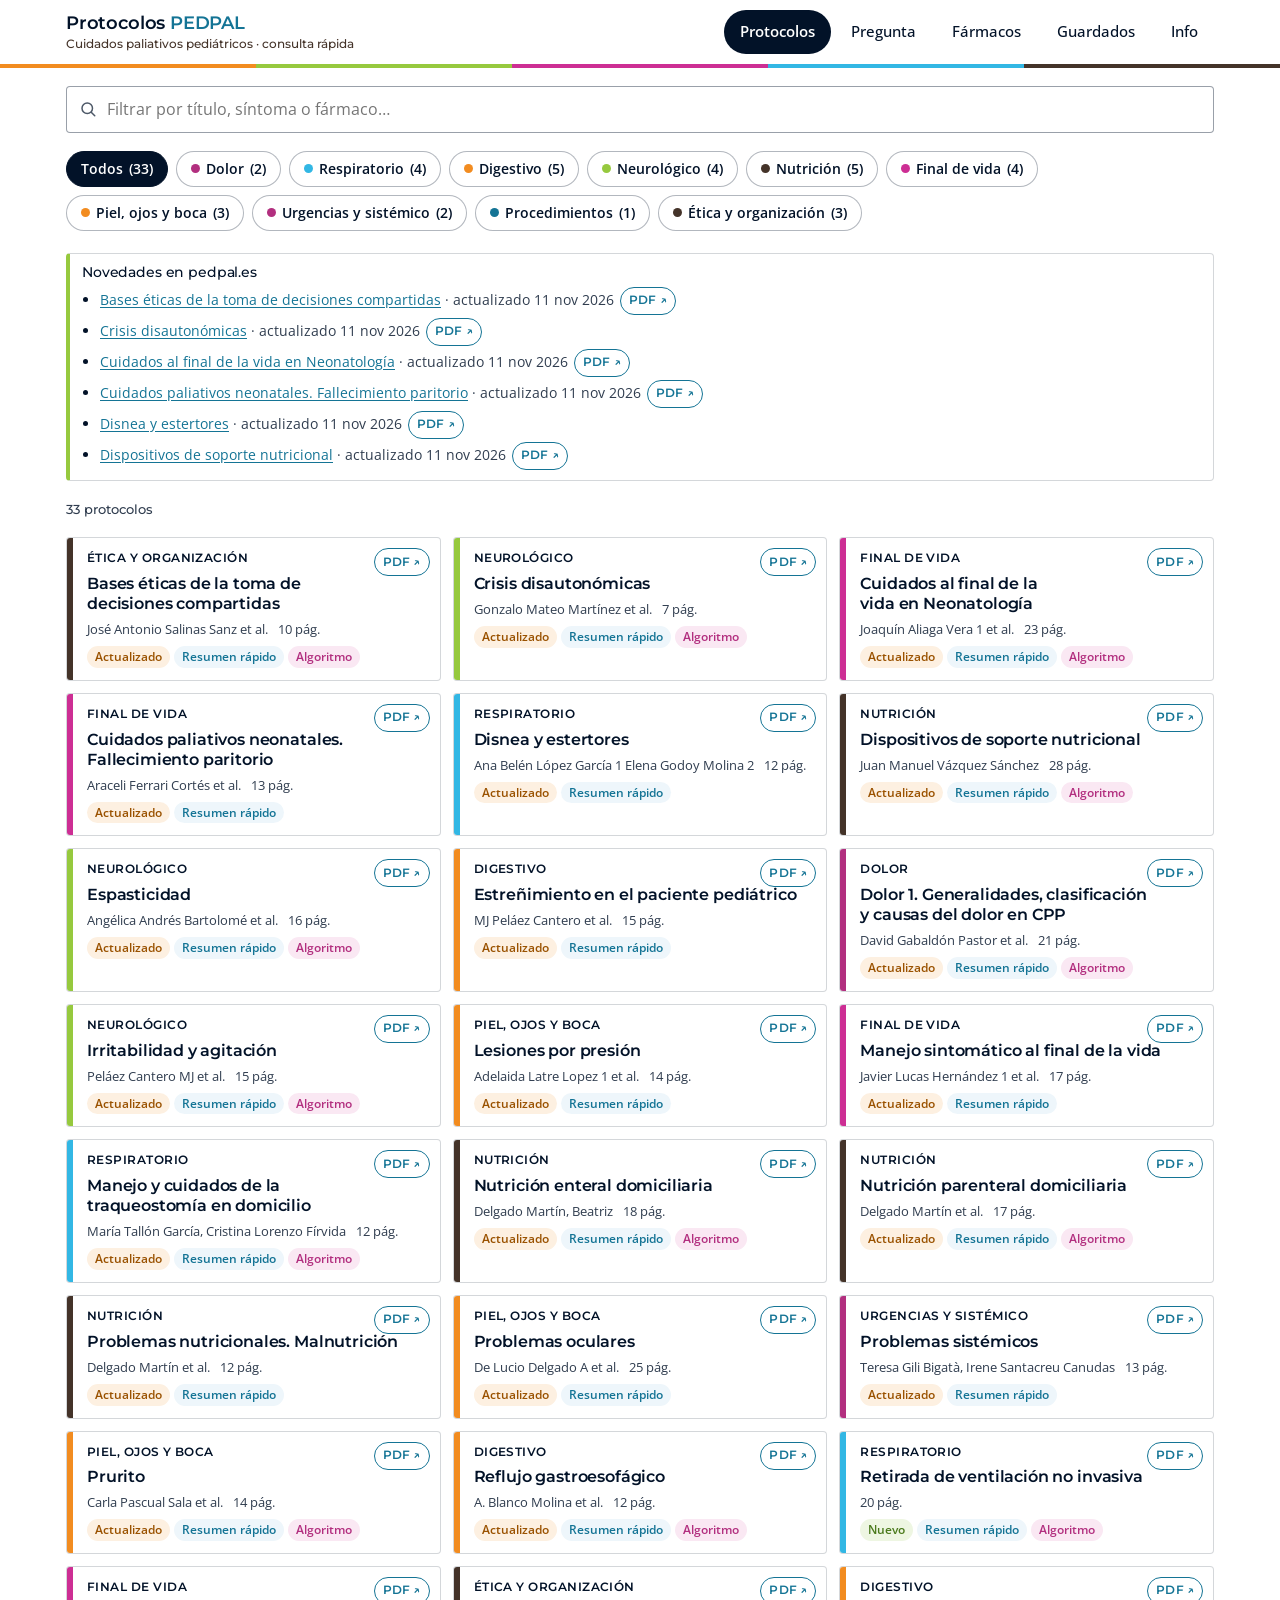
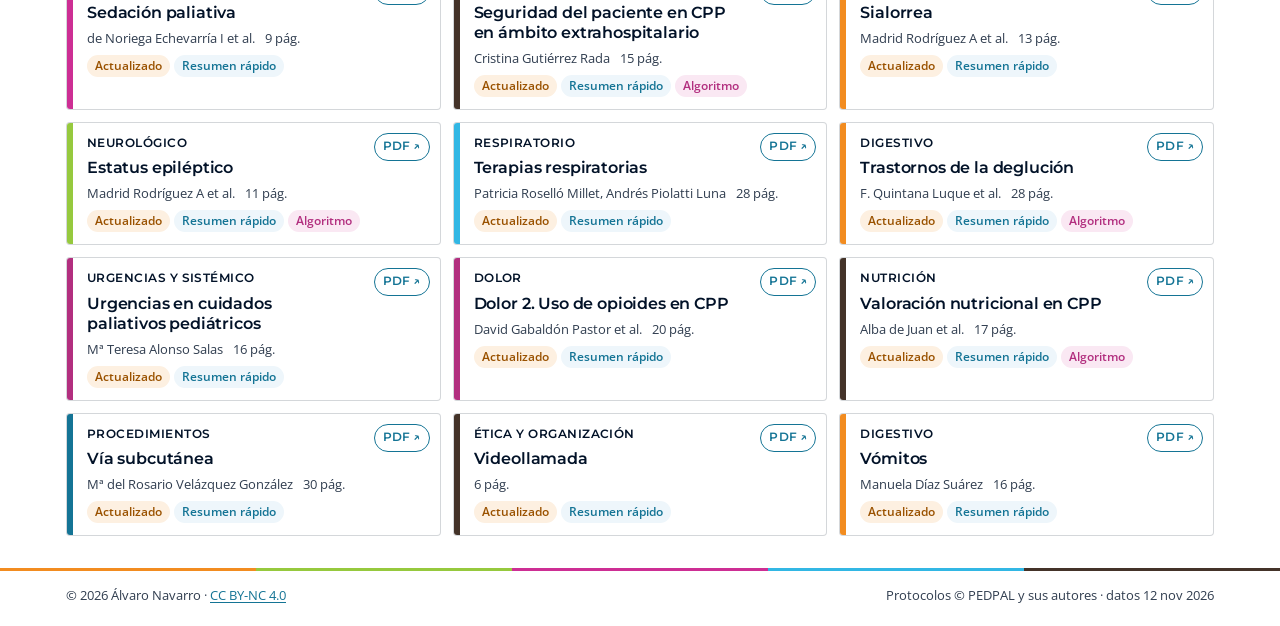
==== commit 9d37c05b: "App con protocolos aprobados 2026, IA multiproveedor y Vademécum PEDPAL (borrador) - Tarjetas con el" ====
--- a/docs/index.html
+++ b/docs/index.html
@@ -21,6 +21,7 @@
 <link rel="preconnect" href="https://fonts.gstatic.com" crossorigin>
 <link rel="stylesheet" href="./pedpal.css">
 <link rel="stylesheet" href="./app.css">
+<link rel="stylesheet" href="./doc.css">
 </head>
 <body>
 
@@ -63,7 +64,7 @@
 <section class="panel" id="pregunta" role="tabpanel" aria-labelledby="t-pregunta" hidden>
   <div class="lede">
     <h2>Pregunta a los protocolos</h2>
-    <p>Busca dentro del texto completo de los protocolos PEDPAL. Todo ocurre en tu dispositivo: funciona sin conexión y no envía nada a ningún servidor.</p>
+    <p>Busca dentro del texto completo de los protocolos PEDPAL. La búsqueda se hace en su dispositivo y funciona sin conexión. Solo si activa la respuesta con IA (opcional), la pregunta y los pasajes encontrados se envían al proveedor que usted elija: no escriba datos de pacientes.</p>
   </div>
   <form class="searchbar big" id="q-form" role="search">
     <label class="sr-only" for="q-pregunta">Pregunta</label>
@@ -82,26 +83,31 @@
   <div id="q-ai" hidden></div>
   <div id="q-results" class="results"></div>
   <details class="box flat ai-settings" id="ai-settings">
-    <summary>Respuesta redactada con IA (opcional, con tu propia clave)</summary>
-    <p class="small">Si tienes una clave de API de Anthropic puedes pedir que Claude redacte una respuesta <strong>solo a partir de los pasajes recuperados</strong>, citándolos. La clave se guarda únicamente en este dispositivo y las peticiones van directas de tu navegador a Anthropic; PEDPAL no tiene coste ni acceso. Sin clave, la búsqueda funciona igual.</p>
+    <summary>Respuesta redactada con IA (opcional, con clave propia)</summary>
+    <p class="small">Puede pedir que un modelo de IA redacte una respuesta <strong>solo a partir de los pasajes recuperados</strong>, citándolos. Hay proveedores de pago, con plan gratuito y de modelos abiertos, e incluso la opción de un modelo local en su ordenador. La clave se guarda únicamente en este dispositivo y las peticiones van directas de su navegador al proveedor; PEDPAL no tiene coste ni acceso. No guarde la clave en un equipo compartido o del hospital (use «Olvidar clave» al terminar). Sin clave, la búsqueda funciona igual. <a id="ai-help" href="#info-ia">Cómo conseguir una clave →</a></p>
     <div class="row">
-      <div class="field"><label for="ai-key">Clave API (sk-ant-…)</label><input type="password" id="ai-key" autocomplete="off" placeholder="sk-ant-api03-…"></div>
-      <div class="field"><label for="ai-model">Modelo</label>
-        <select id="ai-model">
-          <option value="claude-haiku-5-5">Haiku 5.5 (rápido, económico)</option>
-          <option value="claude-sonnet-5-5">Sonnet 5.5</option>
-          <option value="claude-opus-5-5">Opus 5.5</option>
-        </select></div>
-    </div>
-    <div class="actions"><button type="button" class="btn btn-outline" id="ai-save">Guardar en este dispositivo</button><button type="button" class="btn btn-outline" id="ai-forget">Olvidar clave</button></div>
+      <div class="field"><label for="ai-prov">Proveedor</label><select id="ai-prov"></select></div>
+    </div>
+    <div class="row" id="ai-key-row">
+      <div class="field"><label for="ai-key">Clave API</label><input type="password" id="ai-key" autocomplete="off" spellcheck="false"></div>
+    </div>
+    <div class="row" id="ai-base-row" hidden>
+      <div class="field"><label for="ai-base">Dirección del servidor local</label><input type="url" id="ai-base" autocomplete="off" spellcheck="false" placeholder="http://localhost:11434/v1"></div>
+    </div>
+    <div class="row">
+      <div class="field"><label for="ai-model">Modelo</label><input type="text" id="ai-model" list="ai-model-list" autocomplete="off" spellcheck="false"><datalist id="ai-model-list"></datalist></div>
+    </div>
+    <div class="actions"><button type="button" class="btn btn-outline" id="ai-load">Cargar modelos</button><button type="button" class="btn btn-outline" id="ai-test">Probar conexión</button></div>
+    <p class="small" id="ai-status" aria-live="polite"></p>
+    <div class="actions"><button type="button" class="btn btn-primary" id="ai-save">Guardar en este dispositivo</button><button type="button" class="btn btn-outline" id="ai-forget">Olvidar clave</button></div>
   </details>
 </section>
 
 <!-- ================= FÁRMACOS ================= -->
 <section class="panel" id="farmacos" role="tabpanel" aria-labelledby="t-farmacos" hidden>
   <div class="lede">
-    <h2>Fármacos en los protocolos</h2>
-    <p>Índice automático: cada fármaco con los pasajes de los protocolos donde aparece (dosis resaltadas). No es un vademécum: verifica siempre en el PDF original.</p>
+    <h2>Vademécum PEDPAL y fármacos</h2>
+    <p>Para cada fármaco: las pautas del <strong>Vademécum PEDPAL</strong>, extraídas mediante IA de los protocolos aprobados (pendientes de revisión por PEDPAL; las cifras se comprueban automáticamente contra el texto del protocolo), y los pasajes de los protocolos donde se menciona. Verifique siempre la dosis en el protocolo original y en la ficha técnica.</p>
   </div>
   <div class="searchbar">
     <label class="sr-only" for="q-farmacos">Buscar fármaco</label>
@@ -129,7 +135,7 @@
 <section class="panel" id="info" role="tabpanel" aria-labelledby="t-info" hidden>
   <div class="lede">
     <h2>Acerca de esta app</h2>
-    <p>Protocolos clínicos publicados por la <a href="https://pedpal.es/protocolos/" target="_blank" rel="noopener">Sociedad Española de Cuidados Paliativos Pediátricos (PEDPAL)</a>, convertidos automáticamente a tarjetas para consulta rápida en el móvil.</p>
+    <p>Protocolos clínicos publicados por la <a href="https://pedpal.es/protocolos/" target="_blank" rel="noopener">Sociedad Española de Cuidados Paliativos Pediátricos (PEDPAL)</a>, presentados en tarjetas para consulta rápida en el móvil.</p>
   </div>
   <div class="box">
     <h3>Datos</h3>
@@ -151,11 +157,41 @@
   <div class="box">
     <h3>Cómo se genera el contenido</h3>
     <ul class="plain">
-      <li><strong>Texto, tablas y figuras:</strong> extraídos automáticamente de los PDF oficiales. La estructura puede tener imperfecciones; el PDF original siempre prevalece.</li>
-      <li><strong>Resumen rápido y fármacos clave:</strong> borrador extractivo generado con IA a partir del texto del propio protocolo, con página de referencia. Pendiente de revisión por PEDPAL: úsalo como índice, no como fuente.</li>
-      <li><strong>Algoritmos resumidos:</strong> elaboración propia (A. Navarro, 2025) a partir de los protocolos.</li>
-      <li><strong>Búsqueda:</strong> índice local (BM25 con sinónimos clínicos). No usa servidores externos.</li>
+      <li><strong>Texto, tablas y figuras:</strong> idénticos a los protocolos publicados por PEDPAL en su versión maquetada y aprobada de 2026. Si PEDPAL publica un PDF nuevo antes de que se incorpore, ese protocolo se muestra con extracción automática y se indica en su ficha.</li>
+      <li><strong>Resumen rápido y fármacos clave:</strong> borrador extractivo generado con IA a partir del texto del propio protocolo, con página de referencia. Cada resumen indica si está «pendiente de revisión» o «revisado por PEDPAL»: úselo como índice, no como fuente.</li>
+      <li><strong>Algoritmos resumidos:</strong> elaboración propia (A. Navarro, 2025-2026) a partir de los protocolos; cada uno indica si está revisado por PEDPAL.</li>
+      <li><strong>Vademécum PEDPAL:</strong> pautas de cada fármaco extraídas mediante IA de los protocolos aprobados. Se comprueba automáticamente que la cita es literal y que sus cifras están en el protocolo (se descarta la pauta que no lo cumple); cuando la dosis se ha reconstruido a partir de varias celdas de una tabla, se indica. Cada pauta muestra su página y su texto literal, y si está revisada por PEDPAL.</li>
+      <li><strong>Búsqueda:</strong> índice local (BM25 con sinónimos clínicos), en su dispositivo. Solo la respuesta con IA, si usted la activa, se comunica con un servidor externo.</li>
     </ul>
+  </div>
+  <div class="box" id="info-ia">
+    <h3>Respuestas con IA: cómo configurar su clave</h3>
+    <p class="small">La búsqueda de la pestaña «Pregunta» funciona siempre sin IA y sin conexión. Si además desea una respuesta redactada, necesita una clave de API propia de algún proveedor. La app envía su pregunta y los pasajes de los protocolos encontrados; <strong>no escriba nunca datos de pacientes</strong>. La clave se guarda solo en este dispositivo: no la guarde en equipos compartidos o del hospital y use «Olvidar clave» al terminar.</p>
+    <p class="small">Pasos comunes: 1) cree la clave en la web del proveedor; 2) en «Pregunta» → «Respuesta redactada con IA», elija el proveedor y pegue la clave; 3) pulse «Cargar modelos», elija uno y «Probar conexión»; 4) «Guardar en este dispositivo».</p>
+    <details id="info-ia-anthropic"><summary><strong>Anthropic (Claude)</strong> · de pago, la opción más fiable</summary>
+      <ol class="small"><li>Entre en <a href="https://platform.claude.com/" target="_blank" rel="noopener">platform.claude.com</a> y cree una cuenta.</li><li>Añada saldo en «Billing» (pago por uso; una consulta cuesta céntimos o menos). Recomendamos fijar un límite mensual de gasto.</li><li>En «API keys», «Create key»; copie la clave (empieza por <code>sk-ant-</code>).</li><li>Modelo recomendado: <code>claude-haiku-5-5</code> (rápido y económico) o <code>claude-sonnet-5-5</code>.</li></ol></details>
+    <details id="info-ia-gemini"><summary><strong>Google Gemini</strong> · con plan gratuito</summary>
+      <ol class="small"><li>Entre en <a href="https://aistudio.google.com/" target="_blank" rel="noopener">Google AI Studio</a> con una cuenta de Google.</li><li>Pulse «Get API key» → «Create API key»; copie la clave (empieza por <code>AIza</code>).</li><li>Pulse «Cargar modelos» y elija un modelo «flash».</li></ol>
+      <p class="small callout warn">En el plan gratuito, Google puede usar lo que se envía para mejorar sus productos, y puede revisarlo personal humano. Es aceptable para preguntas sobre los protocolos, nunca para datos de pacientes.</p></details>
+    <details id="info-ia-groq"><summary><strong>Groq</strong> · modelos abiertos, con plan gratuito</summary>
+      <ol class="small"><li>Entre en <a href="https://console.groq.com/" target="_blank" rel="noopener">console.groq.com</a> y cree una cuenta.</li><li>En «API Keys», «Create API Key»; copie la clave (empieza por <code>gsk_</code>).</li><li>Modelo sugerido: <code>openai/gpt-oss-120b</code> (abierto). El plan gratuito tiene un límite diario de consultas.</li></ol>
+      <p class="small callout warn">Revise las condiciones de uso de datos del plan gratuito. Nunca datos de pacientes.</p></details>
+    <details id="info-ia-openrouter"><summary><strong>OpenRouter</strong> · muchos modelos abiertos gratuitos</summary>
+      <ol class="small"><li>Entre en <a href="https://openrouter.ai/" target="_blank" rel="noopener">openrouter.ai</a> y cree una cuenta.</li><li>En «Keys», «Create Key»; copie la clave (empieza por <code>sk-or-</code>).</li><li>Pulse «Cargar modelos»: la app muestra solo los gratuitos (terminan en <code>:free</code>). Sin saldo hay un límite pequeño de consultas al día.</li></ol>
+      <p class="small callout warn">Algunos proveedores de modelos gratuitos pueden conservar o usar las peticiones para entrenar; revise sus condiciones. Nunca datos de pacientes.</p></details>
+    <details id="info-ia-mistral"><summary><strong>Mistral AI</strong> · europeo, con plan gratuito de pruebas</summary>
+      <ol class="small"><li>Entre en <a href="https://console.mistral.ai/" target="_blank" rel="noopener">console.mistral.ai</a> y cree una cuenta; elija el plan gratuito de pruebas.</li><li>En «API keys», cree una clave y cópiela.</li><li>Modelo sugerido: <code>mistral-small-latest</code>.</li></ol>
+      <p class="small callout warn">En el plan gratuito de pruebas, los datos pueden usarse para mejorar los modelos; revise sus condiciones. Nunca datos de pacientes.</p></details>
+    <details id="info-ia-local"><summary><strong>Modelo local (Ollama o LM Studio)</strong> · gratis y privado, solo en ordenador</summary>
+      <p class="small callout warn">Opción para usuarios con algo de experiencia informática o con ayuda técnica. Los modelos locales pequeños cometen más errores que los grandes: úselo para pruebas y compruebe siempre en el protocolo.</p>
+      <ol class="small"><li>Instale <a href="https://ollama.com/" target="_blank" rel="noopener">Ollama</a> (Windows, Mac o Linux) y descargue un modelo; en una ventana de terminal: <code>ollama pull qwen3.5:9b</code> (si el ordenador va justo, <code>qwen3.5:4b</code>).</li>
+        <li>Autorice a esta web a usar su modelo (solo una vez). Copie la dirección de la app: <code class="origen-app">https://anavarromingo-cmyk.github.io</code>
+          <ul><li><strong>Windows:</strong> Configuración → Sistema → Información → «Configuración avanzada del sistema» → «Variables de entorno» → Nueva variable de usuario: nombre <code>OLLAMA_ORIGINS</code>, valor la dirección copiada. Cierre Ollama desde la bandeja del sistema y vuelva a abrirlo.</li>
+          <li><strong>Mac:</strong> en Terminal, <code>launchctl setenv OLLAMA_ORIGINS "<span class="origen-app">https://anavarromingo-cmyk.github.io</span>"</code>; después cierre Ollama (icono de la barra superior → Quit) y vuelva a abrirlo.</li>
+          <li><strong>LM Studio</strong> (alternativa): pestaña «Developer» → arranque el servidor y active «Enable CORS».</li></ul></li>
+        <li>En la app, elija «Modelo local»: deje la dirección <code>http://localhost:11434/v1</code> (Ollama) o ponga <code>http://localhost:1234/v1</code> (LM Studio) y pulse «Cargar modelos». Si el navegador pide permiso para acceder a la red local, acéptelo.</li></ol>
+      <p class="small">Nada sale de su ordenador. No funciona en el móvil.</p></details>
+    <p class="small">Cualquier respuesta con IA puede contener errores. La app pide al modelo que use solo los pasajes, cite cada afirmación e indique población, vía y dosis máxima; compruebe siempre las dosis en el protocolo original.</p>
   </div>
   <div class="box flat">
     <h3>Aviso</h3>
--- a/docs/pedpal.css
+++ b/docs/pedpal.css
@@ -83,7 +83,7 @@
 }
 header.top .bar {
   display: flex; align-items: center; justify-content: space-between;
-  gap: 16px; padding: 10px 0;
+  gap: 16px; padding-block: 10px;
 }
 .brand { text-decoration: none; color: inherit; }
 .brand h1 { font-size: 1.15rem; line-height: 1.2; margin: 0; }
@@ -193,7 +193,7 @@
   display: grid; grid-template-columns: repeat(auto-fit, minmax(140px, 1fr));
   gap: 12px;
 }
-input[type=number], input[type=search], input[type=text], select, textarea {
+input[type=number], input[type=search], input[type=text], input[type=password], input[type=url], select, textarea {
   color: var(--pp-ink); background: var(--pp-surface);
   border: 1px solid rgba(2, 18, 40, 0.4);
   border-radius: var(--r); padding: 10px 12px;
@@ -291,7 +291,7 @@
 /* Móvil */
 @media (max-width: 640px) {
   body { font-size: 15.5px; }
-  header.top .bar { padding: 8px 0; }
+  header.top .bar { padding-block: 8px; }
   .brand h1 { font-size: 1.05rem; }
   .brand p { font-size: 0.75rem; }
   .disclaimer { font-size: 0.8rem; padding: 8px 0 10px; }
--- a/docs/app.css
+++ b/docs/app.css
@@ -60,7 +60,7 @@
 .pcard .in { width: 100%; padding: 12px 14px 12px; display: grid; gap: 6px; align-content: start; min-width: 0; border: 0; background: none; font: inherit; color: inherit; text-align: left; cursor: pointer; }
 .pcard .in:focus-visible { outline: 2px solid var(--pp-ink); outline-offset: -3px; }
 .pcard > a.pdf { position: absolute; top: 10px; right: 10px; }
-.pcard .area { font-family: var(--f-display); font-size: 0.72rem; font-weight: 600; letter-spacing: 0.04em; text-transform: uppercase; color: var(--ac, var(--pp-ink)); display: flex; align-items: center; gap: 8px; flex-wrap: wrap; padding-right: 64px; }
+.pcard .area { font-family: var(--f-display); font-size: 0.72rem; font-weight: 600; letter-spacing: 0.04em; text-transform: uppercase; color: var(--pp-ink); display: flex; align-items: center; gap: 8px; flex-wrap: wrap; padding-right: 64px; }
 .pcard h3 { font-size: 1rem; font-weight: 600; line-height: 1.25; }
 .pcard .meta { font-size: 0.8rem; color: var(--pp-ink-muted); display: flex; flex-wrap: wrap; gap: 4px 10px; }
 .pcard .tags { display: flex; flex-wrap: wrap; gap: 4px; }
@@ -93,7 +93,9 @@
 .ai-settings summary { cursor: pointer; font-family: var(--f-display); font-weight: 600; font-size: 0.92rem; }
 .ai-answer { border: 1px solid var(--pp-line); border-left: 4px solid var(--pp-blue); border-radius: var(--r); padding: 12px 14px; display: grid; gap: 8px; background: #fbfdff; }
 .ai-answer h3 { font-size: 0.95rem; display: flex; align-items: center; gap: 8px; flex-wrap: wrap; }
-.ai-answer .body { font-size: 0.95rem; white-space: pre-wrap; }
+.ai-answer .body { font-size: 0.95rem; }
+.ai-answer .body p { margin: 0 0 6px; }
+.ai-answer .body ul { margin: 0 0 6px; padding-left: 20px; display: grid; gap: 4px; }
 .ai-answer .cites { font-size: 0.82rem; color: var(--pp-ink-muted); display: grid; gap: 3px; }
 .ai-answer .cites a { cursor: pointer; }
 .spin::after { content: ""; display: inline-block; width: 14px; height: 14px; border: 2px solid var(--pp-line); border-top-color: var(--pp-ink); border-radius: 50%; animation: spin 0.8s linear infinite; vertical-align: -2px; margin-left: 6px; }
@@ -120,10 +122,10 @@
 .reader { position: fixed; inset: 0; z-index: 50; background: var(--pp-surface); overflow-y: auto; overflow-x: hidden; -webkit-overflow-scrolling: touch; overscroll-behavior: contain; display: grid; grid-template-rows: auto 1fr auto; grid-template-columns: minmax(0, 1fr); }
 .reader > * { min-width: 0; }
 .reader-top { position: sticky; top: 0; z-index: 5; background: var(--pp-surface); padding-top: env(safe-area-inset-top); }
-.reader-top .bar { display: flex; align-items: center; gap: 8px; padding: 8px 0; }
+.reader-top .bar { display: flex; align-items: center; gap: 8px; padding-block: 8px; }
 .reader-head { flex: 1; min-width: 0; }
 .reader-head h2 { font-size: 1.02rem; line-height: 1.2; overflow: hidden; text-overflow: ellipsis; display: -webkit-box; -webkit-line-clamp: 2; -webkit-box-orient: vertical; }
-.reader-head p { font-family: var(--f-display); font-size: 0.74rem; color: var(--ac, var(--pp-brown)); font-weight: 600; text-transform: uppercase; letter-spacing: 0.04em; }
+.reader-head p { font-family: var(--f-display); font-size: 0.74rem; color: var(--pp-brown); font-weight: 600; text-transform: uppercase; letter-spacing: 0.04em; }
 .iconbtn { flex: 0 0 auto; width: 44px; height: 44px; display: inline-flex; align-items: center; justify-content: center; border-radius: 50%; border: 0; background: none; color: var(--pp-ink); cursor: pointer; }
 .iconbtn svg { width: 22px; height: 22px; }
 .iconbtn:hover { background: var(--pp-surface-alt); }
@@ -165,6 +167,7 @@
 .card.algo ol b { font-family: var(--f-display); font-weight: 600; }
 .card .foot-note { font-size: 0.76rem; color: var(--pp-ink-muted); border-top: 1px dashed var(--pp-line); padding-top: 6px; }
 .badge-ai { display: inline-flex; align-items: center; gap: 6px; font-size: 0.72rem; font-weight: 700; padding: 2px 8px; border-radius: 999px; background: var(--pp-warn-soft); color: var(--pp-warn); vertical-align: middle; }
+.badge-ai.ok { background: var(--pp-ok-soft); color: var(--pp-ok); }
 .drugtable { display: grid; gap: 8px; }
 .drugtable .d { display: grid; grid-template-columns: minmax(0, 1fr); gap: 2px; padding: 8px 10px; border: 1px solid var(--pp-line); border-radius: var(--r); font-size: 0.9rem; }
 .drugtable .d b { font-family: var(--f-display); font-weight: 600; }
@@ -208,3 +211,39 @@
 .ai-answer .cites span { display: flex; gap: 6px; align-items: center; flex-wrap: wrap; }
 .druglist .detail h4 a.pdf, #novedades a.pdf { margin-left: 2px; }
 figcaption a.pdf, .drugtable .d .pg a.pdf, .card .foot-note a.pdf { font-size: 0.68rem; padding: 0 7px; }
+/* guía de claves de IA (Info) */
+#info-ia details { border-top: 1px solid var(--pp-line); padding: 8px 0; }
+#info-ia details summary { cursor: pointer; font-size: 0.95rem; }
+#info-ia details ol { margin: 8px 0 4px; padding-left: 20px; display: grid; gap: 4px; }
+#info-ia details code, .ai-settings code { font-size: 0.85em; background: var(--pp-surface-alt); padding: 0 4px; border-radius: 3px; overflow-wrap: anywhere; }
+#info-ia { scroll-margin-top: 72px; }
+#info-ia details { scroll-margin-top: 72px; }
+/* Vademécum PEDPAL (pestaña Fármacos) */
+.vbadge { display: inline-block; font-size: 0.7rem; font-weight: 700; padding: 1px 7px; border-radius: 999px; background: var(--pp-ok-soft); color: var(--pp-ok); }
+.detail .vad { display: grid; gap: 8px; margin: 4px 0 12px; }
+.detail .vad h4 { font-size: 0.95rem; display: flex; flex-wrap: wrap; gap: 6px 8px; align-items: center; }
+.vent { border: 1px solid var(--pp-line); border-left: 4px solid var(--ac, var(--pp-blue)); border-radius: var(--r); padding: 8px 12px; display: grid; gap: 6px; background: var(--pp-surface); }
+.vent header { display: flex; flex-wrap: wrap; gap: 4px 10px; align-items: baseline; font-weight: 600; font-size: 0.9rem; }
+.vent header a[data-open] { cursor: pointer; }
+.vent dl.kv { grid-template-columns: auto minmax(0, 1fr); font-size: 0.88rem; margin: 0; }
+.vent dl.kv dd { font-family: var(--f-body); text-align: left; overflow-wrap: anywhere; }
+.vent details summary { font-size: 0.78rem; color: var(--pp-ink-muted); cursor: pointer; }
+.vent .cita { font-size: 0.84rem; font-style: italic; margin: 4px 0 0; }
+.detail h4.lbl { margin-top: 6px; }
+/* correcciones tras revisión (accesibilidad, vademécum agrupado) */
+.vbadge { background: var(--pp-warn-soft); color: var(--pp-warn); font-size: 0.75rem; }
+.badge-ai { font-size: 0.75rem; }
+.ne { color: var(--pp-warn); font-style: italic; }
+.vgroup { border: 1px solid var(--pp-line); border-left: 4px solid var(--ac, var(--pp-blue)); border-radius: var(--r); padding: 4px 10px; background: var(--pp-surface); }
+.vgroup > summary { cursor: pointer; display: flex; align-items: center; gap: 8px; min-height: 44px; font-weight: 600; font-size: 0.92rem; }
+.vgroup > summary small { margin-left: auto; font-weight: 400; color: var(--pp-ink-muted); white-space: nowrap; }
+.vgroup .dot { width: 8px; height: 8px; border-radius: 50%; background: var(--ac, var(--pp-blue)); flex: none; }
+.vgroup[open] { padding-bottom: 10px; }
+.vgroup .vent { border-left-width: 1px; margin-top: 8px; }
+.vent header a[data-open] { font-weight: 600; font-size: 0.85rem; padding: 6px 0; }
+.vent details.lit summary { font-size: 0.85rem; min-height: 32px; display: flex; align-items: center; }
+a.pdf { min-height: 28px; display: inline-flex; align-items: center; }
+.where a { display: inline-flex; align-items: center; min-height: 32px; }
+.pp-doc figure.fig img:focus-visible { outline: 2px solid var(--pp-ink); outline-offset: 2px; }
+@media (max-width: 640px) { .ai-settings .row { grid-template-columns: 1fr; } }
+.detail > .vad .callout { margin: 0; }
--- a/docs/doc.css
+++ b/docs/doc.css
@@ -0,0 +1,54 @@
+/* Contenido de los protocolos aprobados (renovación 2026) dentro de las tarjetas.
+   Adaptación para pantalla de la plantilla de maquetación PEDPAL (plantilla_pedpal.css + plantilla_web.css),
+   limitada a .pp-doc para no afectar al resto de la app. */
+.pp-doc { font-size: 0.95rem; line-height: 1.55; min-width: 0; }
+.pp-doc > :first-child { margin-top: 0; }
+.pp-doc p { margin: 0 0 8px; overflow-wrap: anywhere; }
+.pp-doc p.nota { font-style: italic; font-size: 0.88rem; color: var(--pp-ink-muted); }
+.pp-doc p.leyenda { font-family: var(--f-display); font-weight: 600; font-size: 0.86rem; color: var(--pp-blue-700); margin: 12px 0 6px; }
+.pp-doc p.bib, .pp-doc .li.bib { font-size: 0.86rem; line-height: 1.45; }
+.pp-doc p.bib { padding-left: 1.2em; text-indent: -1.2em; }
+.pp-doc strong { font-weight: 700; }
+.pp-doc sup { font-size: 0.7em; line-height: 0; }
+.pp-doc h4 { font-family: var(--f-display); font-size: 0.95rem; font-weight: 600; margin: 12px 0 4px; }
+.pp-doc .hmk { margin-right: 2px; }
+
+/* listas con sangría francesa (marcador del original) */
+.pp-doc .li { display: block; margin: 0 0 4px; padding-left: 1.7em; text-indent: -1.7em; overflow-wrap: anywhere; }
+.pp-doc .li .mk { display: inline-block; min-width: 1.7em; text-indent: 0; color: var(--pp-blue-700); font-weight: 600; white-space: nowrap; box-sizing: border-box; padding-right: 0.4em; }
+.pp-doc .li .lt { text-indent: 0; }
+.pp-doc .lv0 { margin-left: 0.2em; } .pp-doc .lv1 { margin-left: 1.4em; } .pp-doc .lv2 { margin-left: 2.6em; }
+.pp-doc .lv3 { margin-left: 3.8em; } .pp-doc .lv4 { margin-left: 5em; } .pp-doc .lv5 { margin-left: 6.2em; }
+
+/* tablas: desplazamiento horizontal en móvil sin perder columnas */
+.pp-doc .tabla-scroll { overflow-x: auto; -webkit-overflow-scrolling: touch; margin: 8px 0 14px; }
+.pp-doc .tabla-scroll.ancha { box-shadow: inset -10px 0 8px -8px rgba(2, 18, 40, .25); }
+.pp-doc p.desliza { display: none; font-size: 0.75rem; color: var(--pp-ink-muted); margin: 0 0 4px; }
+@media (max-width: 640px) { .pp-doc p.desliza.si { display: block; } }
+.pp-doc table.pp-tabla { width: 100%; table-layout: fixed; border-collapse: collapse; margin: 0; font-size: 0.84rem; line-height: 1.38; }
+.pp-doc table.pp-tabla th, .pp-doc table.pp-tabla td { border: 1px solid #c9ccd1; padding: 5px 7px; vertical-align: top; text-align: left; overflow-wrap: break-word; word-break: normal; }
+.pp-doc table.pp-tabla th { background: var(--pp-blue); color: var(--pp-ink); font-family: var(--f-body); font-weight: 700; text-transform: none; letter-spacing: 0; }
+.pp-doc table.pp-tabla td.b { background: var(--pp-surface-alt); }
+.pp-doc table.pp-tabla p { margin: 0 0 3px; font-size: inherit; }
+.pp-doc table.pp-tabla .li { margin: 0 0 3px; }
+.pp-doc table.pp-tabla .sp { margin-top: 9px; }
+.pp-doc table.pp-tabla img.cellfig { display: block; max-width: 100%; height: auto; margin: 3px auto; border: 0; }
+.pp-doc table.pp-tabla caption { text-align: left; }
+.pp-doc table.pp-tabla caption.cap-pie { caption-side: bottom; }
+.pp-doc table.pp-tabla caption p.leyenda { margin: 4px 0 6px; }
+.pp-doc table.pp-tabla caption p.nota-tabla { font-size: 0.82rem; font-style: italic; color: var(--pp-ink-muted); margin: 4px 0 2px; }
+.pp-doc table.pp-tabla tr.fila-pie td { border: none; padding: 3px 0 0; background: none; }
+.pp-doc table.pp-tabla.subfilas tbody td { border-top: none; border-bottom: none; }
+.pp-doc table.pp-tabla.subfilas { border-bottom: 1px solid #c9ccd1; }
+.pp-doc table.pp-tabla.land th, .pp-doc table.pp-tabla.land td { padding: 4px; }
+
+/* cajas del original (recuadros de fármacos, etc.) */
+.pp-doc .pp-caja { background: var(--pp-surface-alt); border-left: 3px solid var(--pp-blue); padding: 8px 12px 4px; margin: 8px 0 12px; }
+
+/* figuras */
+.pp-doc figure.fig { margin: 8px 0 10px; text-align: center; display: block; }
+.pp-doc figure.fig img { max-width: 100%; height: auto !important; max-height: none; border: 1px solid var(--pp-line); border-radius: var(--r); background: #fff; cursor: zoom-in; }
+.pp-doc figure.fig + p.leyenda.pie { margin-top: 4px; }
+
+/* resaltado de términos buscados */
+.pp-doc mark { background: var(--pp-mark); color: inherit; padding: 0 1px; border-radius: 2px; }
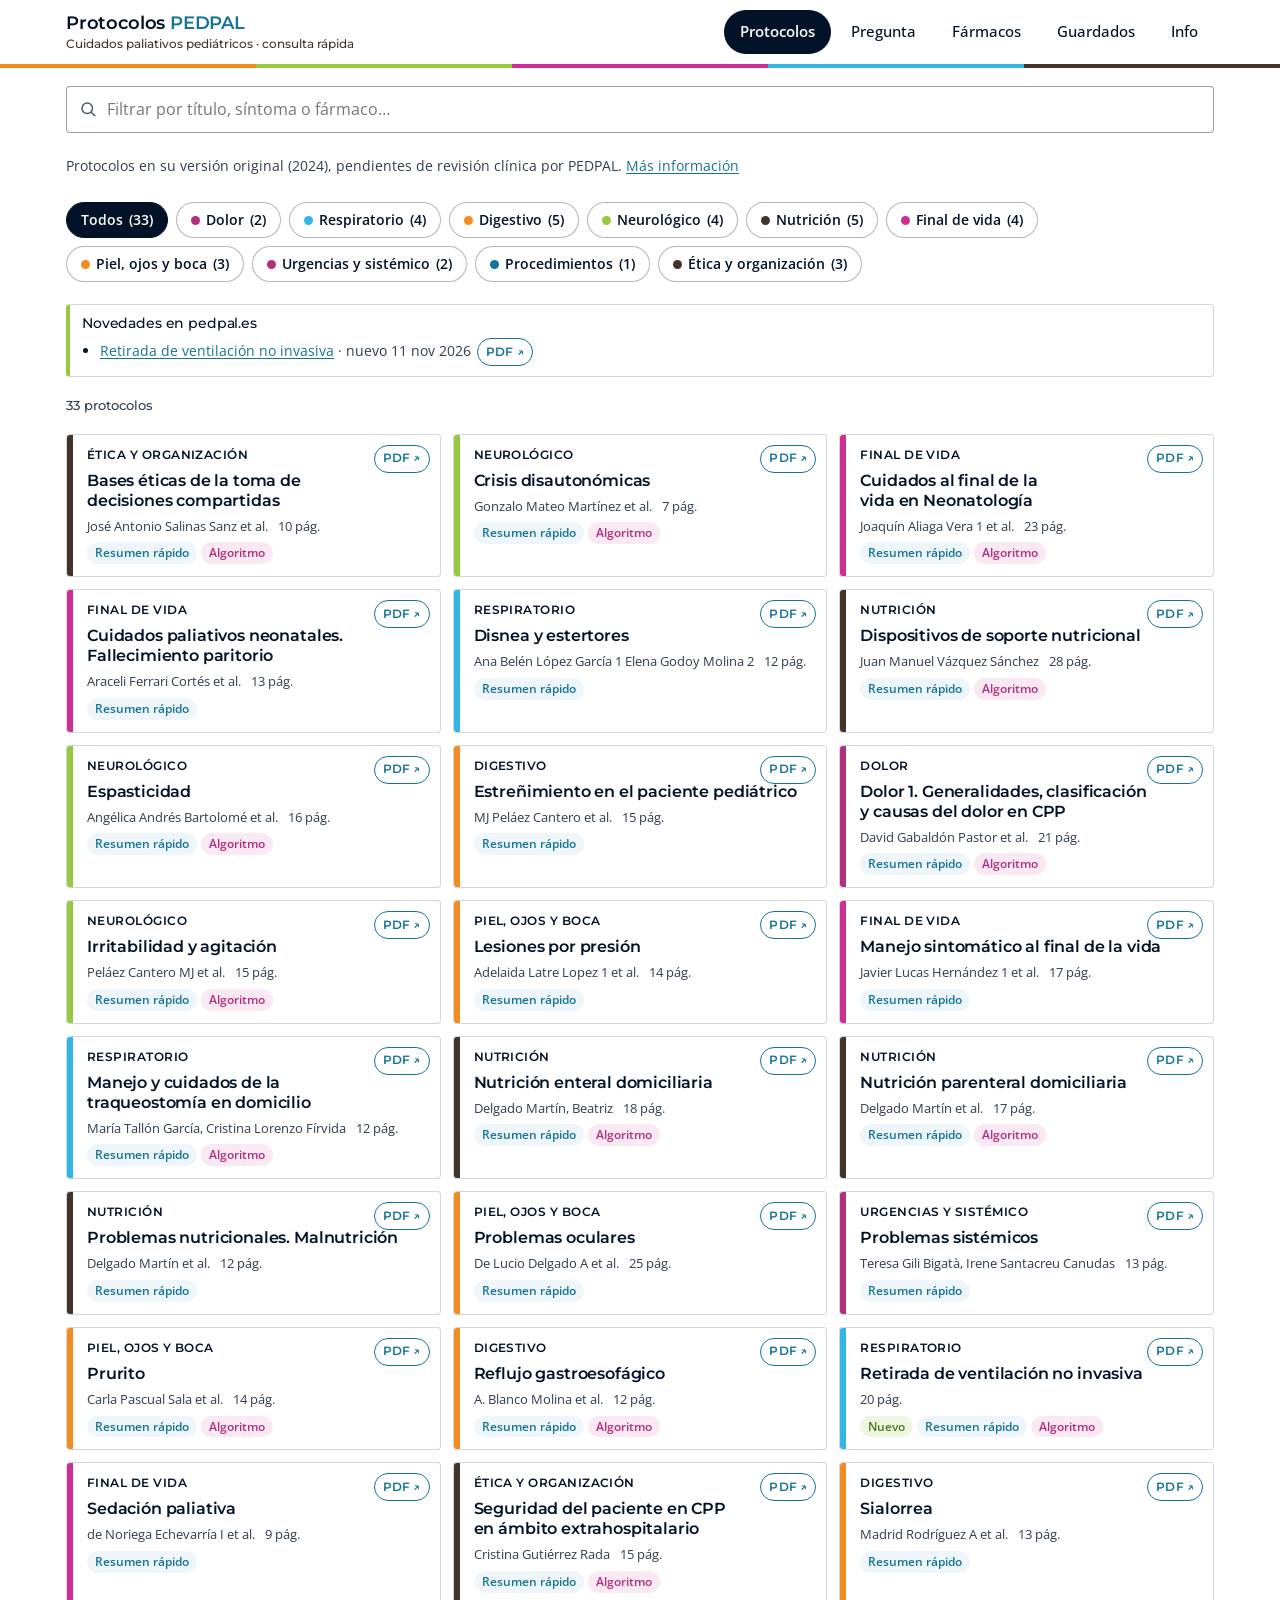
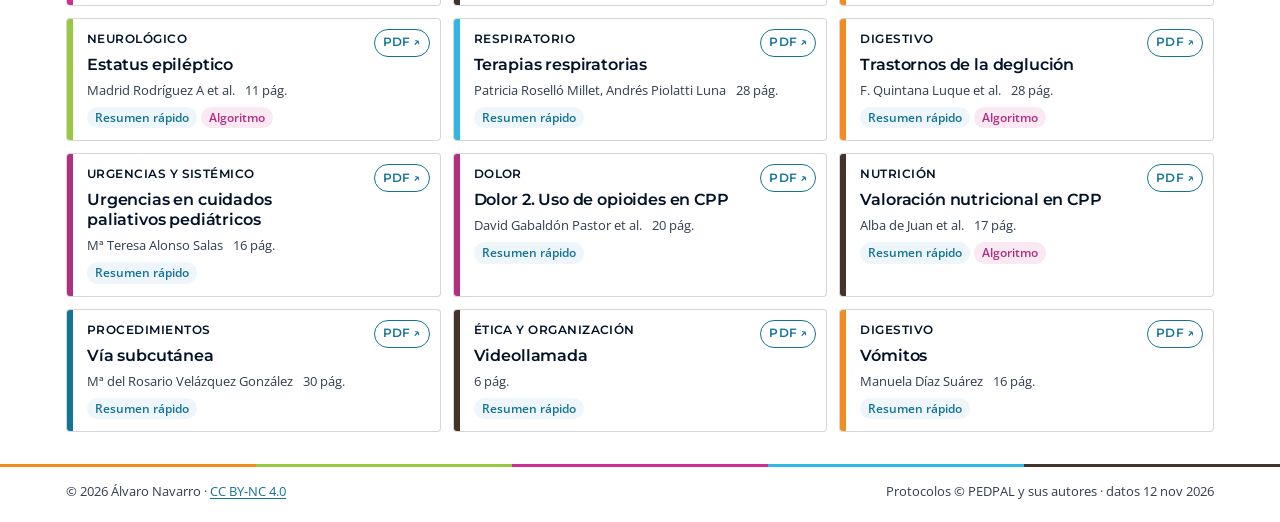
==== commit e3904a8a: "Aclarar que los protocolos no están actualizados en contenido La renovación de noviembre de 2026 es " ====
--- a/docs/index.html
+++ b/docs/index.html
@@ -53,6 +53,7 @@
     <input type="search" id="q-protocolos" placeholder="Filtrar por título, síntoma o fármaco…" autocomplete="off" enterkeyhint="search">
     <button type="button" class="clear" id="q-protocolos-clear" aria-label="Borrar filtro" hidden>&times;</button>
   </div>
+  <p class="small estado-prot">Protocolos en su versión original (2024), pendientes de revisión clínica por PEDPAL. <a href="#info">Más información</a></p>
   <div class="chips" id="area-chips" role="group" aria-label="Áreas clínicas"></div>
   <div id="novedades" hidden></div>
   <div class="count" id="protocolos-count" aria-live="polite"></div>
@@ -107,7 +108,7 @@
 <section class="panel" id="farmacos" role="tabpanel" aria-labelledby="t-farmacos" hidden>
   <div class="lede">
     <h2>Vademécum PEDPAL y fármacos</h2>
-    <p>Para cada fármaco: las pautas del <strong>Vademécum PEDPAL</strong>, extraídas mediante IA de los protocolos aprobados (pendientes de revisión por PEDPAL; las cifras se comprueban automáticamente contra el texto del protocolo), y los pasajes de los protocolos donde se menciona. Verifique siempre la dosis en el protocolo original y en la ficha técnica.</p>
+    <p>Para cada fármaco: las pautas del <strong>Vademécum PEDPAL</strong>, extraídas mediante IA de los protocolos PEDPAL (pendientes de revisión por PEDPAL; las cifras se comprueban automáticamente contra el texto del protocolo), y los pasajes de los protocolos donde se menciona. Verifique siempre la dosis en el protocolo original y en la ficha técnica.</p>
   </div>
   <div class="searchbar">
     <label class="sr-only" for="q-farmacos">Buscar fármaco</label>
@@ -157,10 +158,10 @@
   <div class="box">
     <h3>Cómo se genera el contenido</h3>
     <ul class="plain">
-      <li><strong>Texto, tablas y figuras:</strong> idénticos a los protocolos publicados por PEDPAL en su versión maquetada y aprobada de 2026. Si PEDPAL publica un PDF nuevo antes de que se incorpore, ese protocolo se muestra con extracción automática y se indica en su ficha.</li>
+      <li><strong>Texto, tablas y figuras:</strong> idénticos a los protocolos publicados por PEDPAL. En 2026 se han maquetado de nuevo con la identidad de PEDPAL <strong>sin cambiar su contenido</strong>, que corresponde a la versión original (2024) y está pendiente de revisión clínica. Si PEDPAL publica un PDF nuevo antes de que se incorpore, ese protocolo se muestra con extracción automática y se indica en su ficha.</li>
       <li><strong>Resumen rápido y fármacos clave:</strong> borrador extractivo generado con IA a partir del texto del propio protocolo, con página de referencia. Cada resumen indica si está «pendiente de revisión» o «revisado por PEDPAL»: úselo como índice, no como fuente.</li>
       <li><strong>Algoritmos resumidos:</strong> elaboración propia (A. Navarro, 2025-2026) a partir de los protocolos; cada uno indica si está revisado por PEDPAL.</li>
-      <li><strong>Vademécum PEDPAL:</strong> pautas de cada fármaco extraídas mediante IA de los protocolos aprobados. Se comprueba automáticamente que la cita es literal y que sus cifras están en el protocolo (se descarta la pauta que no lo cumple); cuando la dosis se ha reconstruido a partir de varias celdas de una tabla, se indica. Cada pauta muestra su página y su texto literal, y si está revisada por PEDPAL.</li>
+      <li><strong>Vademécum PEDPAL:</strong> pautas de cada fármaco extraídas mediante IA de los protocolos. Se comprueba automáticamente que la cita es literal y que sus cifras están en el protocolo (se descarta la pauta que no lo cumple); cuando la dosis se ha reconstruido a partir de varias celdas de una tabla, se indica. Cada pauta muestra su página y su texto literal, y si está revisada por PEDPAL.</li>
       <li><strong>Búsqueda:</strong> índice local (BM25 con sinónimos clínicos), en su dispositivo. Solo la respuesta con IA, si usted la activa, se comunica con un servidor externo.</li>
     </ul>
   </div>
@@ -195,6 +196,7 @@
   </div>
   <div class="box flat">
     <h3>Aviso</h3>
+    <p class="small"><strong>Estado de los protocolos:</strong> los protocolos corresponden a su versión original (2024) y están pendientes de revisión y actualización clínica por PEDPAL; algunas recomendaciones o dosis pueden no reflejar la evidencia más reciente. «Retirada de ventilación no invasiva» es un protocolo nuevo (versión 1.1, 2026).</p>
     <p class="small">Herramienta de apoyo para profesionales. No sustituye el juicio clínico ni la prescripción individualizada. Las dosis deben comprobarse en el protocolo original y en la ficha técnica. Los protocolos son propiedad intelectual de PEDPAL y de sus autores.</p>
   </div>
   <div class="box">
--- a/docs/app.css
+++ b/docs/app.css
@@ -247,3 +247,5 @@
 .pp-doc figure.fig img:focus-visible { outline: 2px solid var(--pp-ink); outline-offset: 2px; }
 @media (max-width: 640px) { .ai-settings .row { grid-template-columns: 1fr; } }
 .detail > .vad .callout { margin: 0; }
+
+.estado-prot { margin: 4px 0 8px; color: var(--pp-ink-muted); }
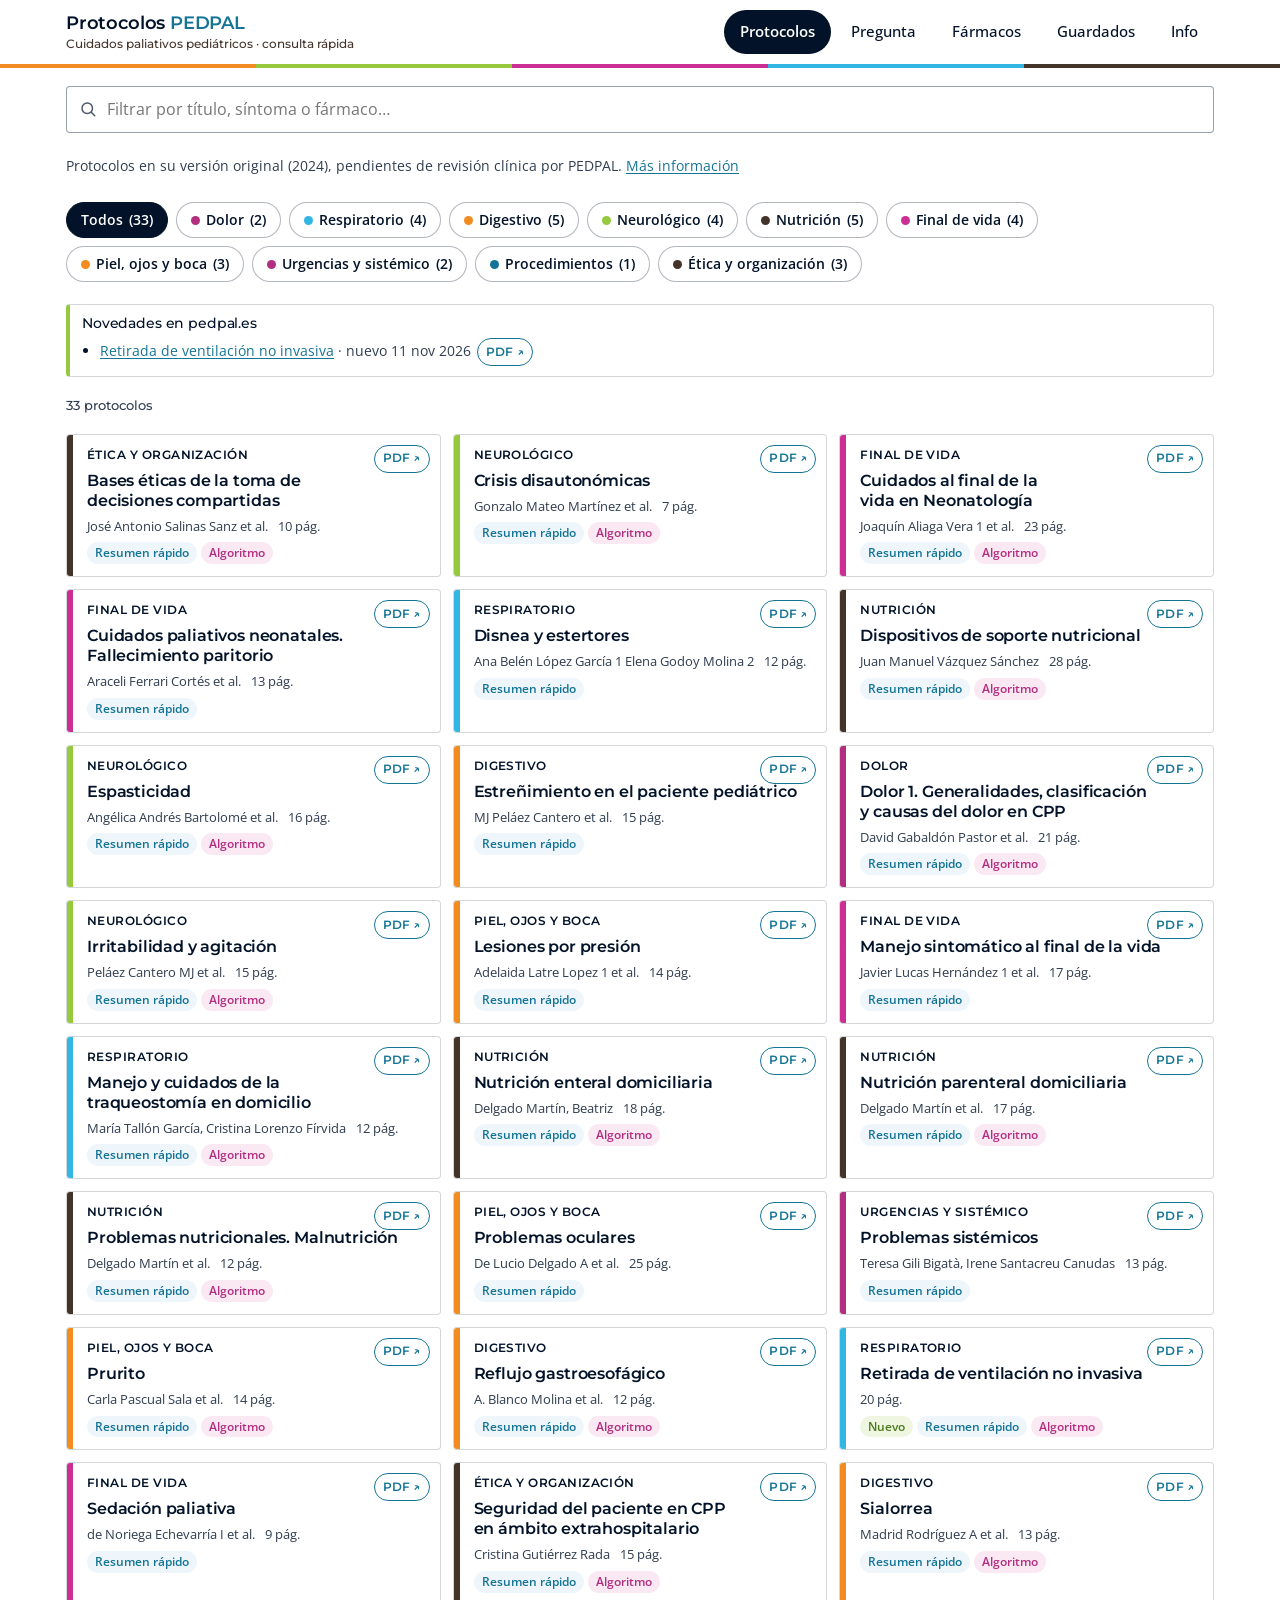
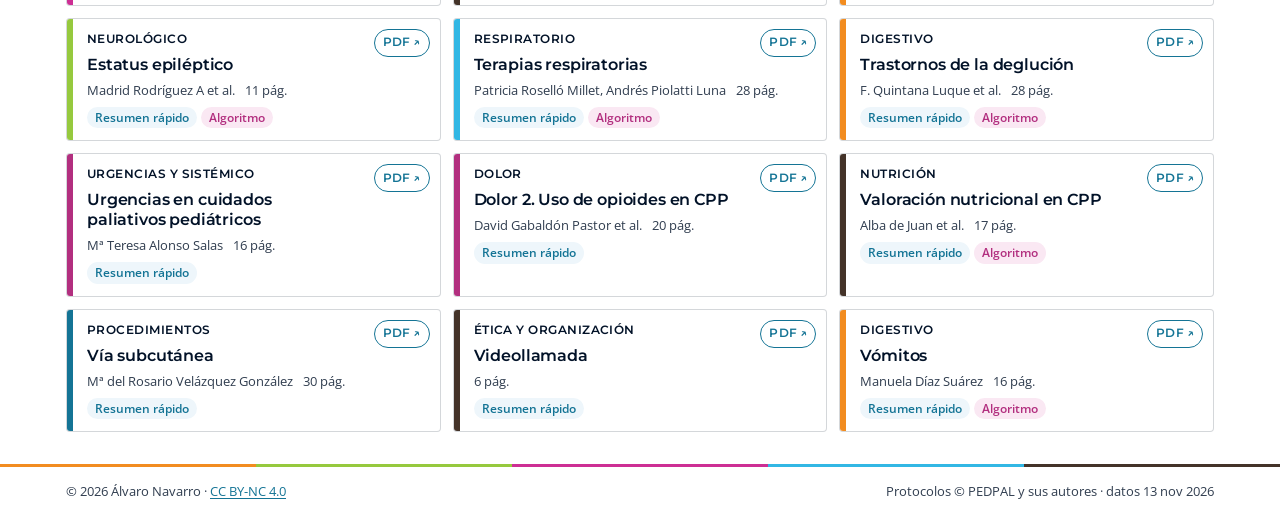
==== commit 5b54e9b5: "Resúmenes con cita verificada, algoritmos como figura original y revisión por excepción - Resúmenes " ====
--- a/docs/index.html
+++ b/docs/index.html
@@ -95,6 +95,9 @@
     <div class="row" id="ai-base-row" hidden>
       <div class="field"><label for="ai-base">Dirección del servidor local</label><input type="url" id="ai-base" autocomplete="off" spellcheck="false" placeholder="http://localhost:11434/v1"></div>
     </div>
+    <div class="row" id="ai-model-sel-row" hidden>
+      <div class="field"><label for="ai-model-sel">Modelo disponible</label><select id="ai-model-sel"></select></div>
+    </div>
     <div class="row">
       <div class="field"><label for="ai-model">Modelo</label><input type="text" id="ai-model" list="ai-model-list" autocomplete="off" spellcheck="false"><datalist id="ai-model-list"></datalist></div>
     </div>
@@ -159,8 +162,9 @@
     <h3>Cómo se genera el contenido</h3>
     <ul class="plain">
       <li><strong>Texto, tablas y figuras:</strong> idénticos a los protocolos publicados por PEDPAL. En 2026 se han maquetado de nuevo con la identidad de PEDPAL <strong>sin cambiar su contenido</strong>, que corresponde a la versión original (2024) y está pendiente de revisión clínica. Si PEDPAL publica un PDF nuevo antes de que se incorpore, ese protocolo se muestra con extracción automática y se indica en su ficha.</li>
-      <li><strong>Resumen rápido y fármacos clave:</strong> borrador extractivo generado con IA a partir del texto del propio protocolo, con página de referencia. Cada resumen indica si está «pendiente de revisión» o «revisado por PEDPAL»: úselo como índice, no como fuente.</li>
-      <li><strong>Algoritmos resumidos:</strong> elaboración propia (A. Navarro, 2025-2026) a partir de los protocolos; cada uno indica si está revisado por PEDPAL.</li>
+      <li><strong>Resumen rápido y banderas rojas:</strong> generados con IA a partir del texto del propio protocolo. Cada punto lleva la cita literal de la que procede y enlaza a su página. Un programa comprueba que la cita es literal y que las cifras coinciden, y dos revisores IA independientes comprueban que el punto dice lo mismo que la cita: esos puntos se muestran como «citas verificadas automáticamente». Los que no se han podido verificar se marcan «sin verificar». Cuando una persona de PEDPAL los valida, pasan a «Revisado por PEDPAL». Úselos como índice, no como fuente.</li>
+      <li><strong>Algoritmos:</strong> cuando el protocolo incluye su propio algoritmo, se muestra la figura original, sin reinterpretarla; si la figura no coincide con el texto del protocolo, se avisa. Solo cuando no hay figura se ofrece un algoritmo resumido a partir del texto, con cita por paso.</li>
+      <li><strong>Fármacos del protocolo:</strong> pautas del Vademécum PEDPAL correspondientes a ese protocolo.</li>
       <li><strong>Vademécum PEDPAL:</strong> pautas de cada fármaco extraídas mediante IA de los protocolos. Se comprueba automáticamente que la cita es literal y que sus cifras están en el protocolo (se descarta la pauta que no lo cumple); cuando la dosis se ha reconstruido a partir de varias celdas de una tabla, se indica. Cada pauta muestra su página y su texto literal, y si está revisada por PEDPAL.</li>
       <li><strong>Búsqueda:</strong> índice local (BM25 con sinónimos clínicos), en su dispositivo. Solo la respuesta con IA, si usted la activa, se comunica con un servidor externo.</li>
     </ul>
--- a/docs/app.css
+++ b/docs/app.css
@@ -249,3 +249,11 @@
 .detail > .vad .callout { margin: 0; }
 
 .estado-prot { margin: 4px 0 8px; color: var(--pp-ink-muted); }
+
+/* resúmenes con cita verificada */
+.badge-ai.auto { background: var(--pp-surface-alt); color: var(--pp-ink); }
+.card li .src a.pdf { min-height: 0; padding: 0 6px; font-size: 0.72rem; vertical-align: baseline; }
+.noauto { font-size: 0.72rem; font-weight: 700; color: var(--pp-warn); background: var(--pp-warn-soft); border-radius: 999px; padding: 0 6px; white-space: nowrap; }
+.drugtable .d .pauta { display: block; font-size: 0.88rem; padding: 3px 0; border-top: 1px dashed var(--pp-line); }
+.drugtable .d .pauta .ind { color: var(--pp-ink-muted); }
+.drugtable .d b a { color: inherit; }
